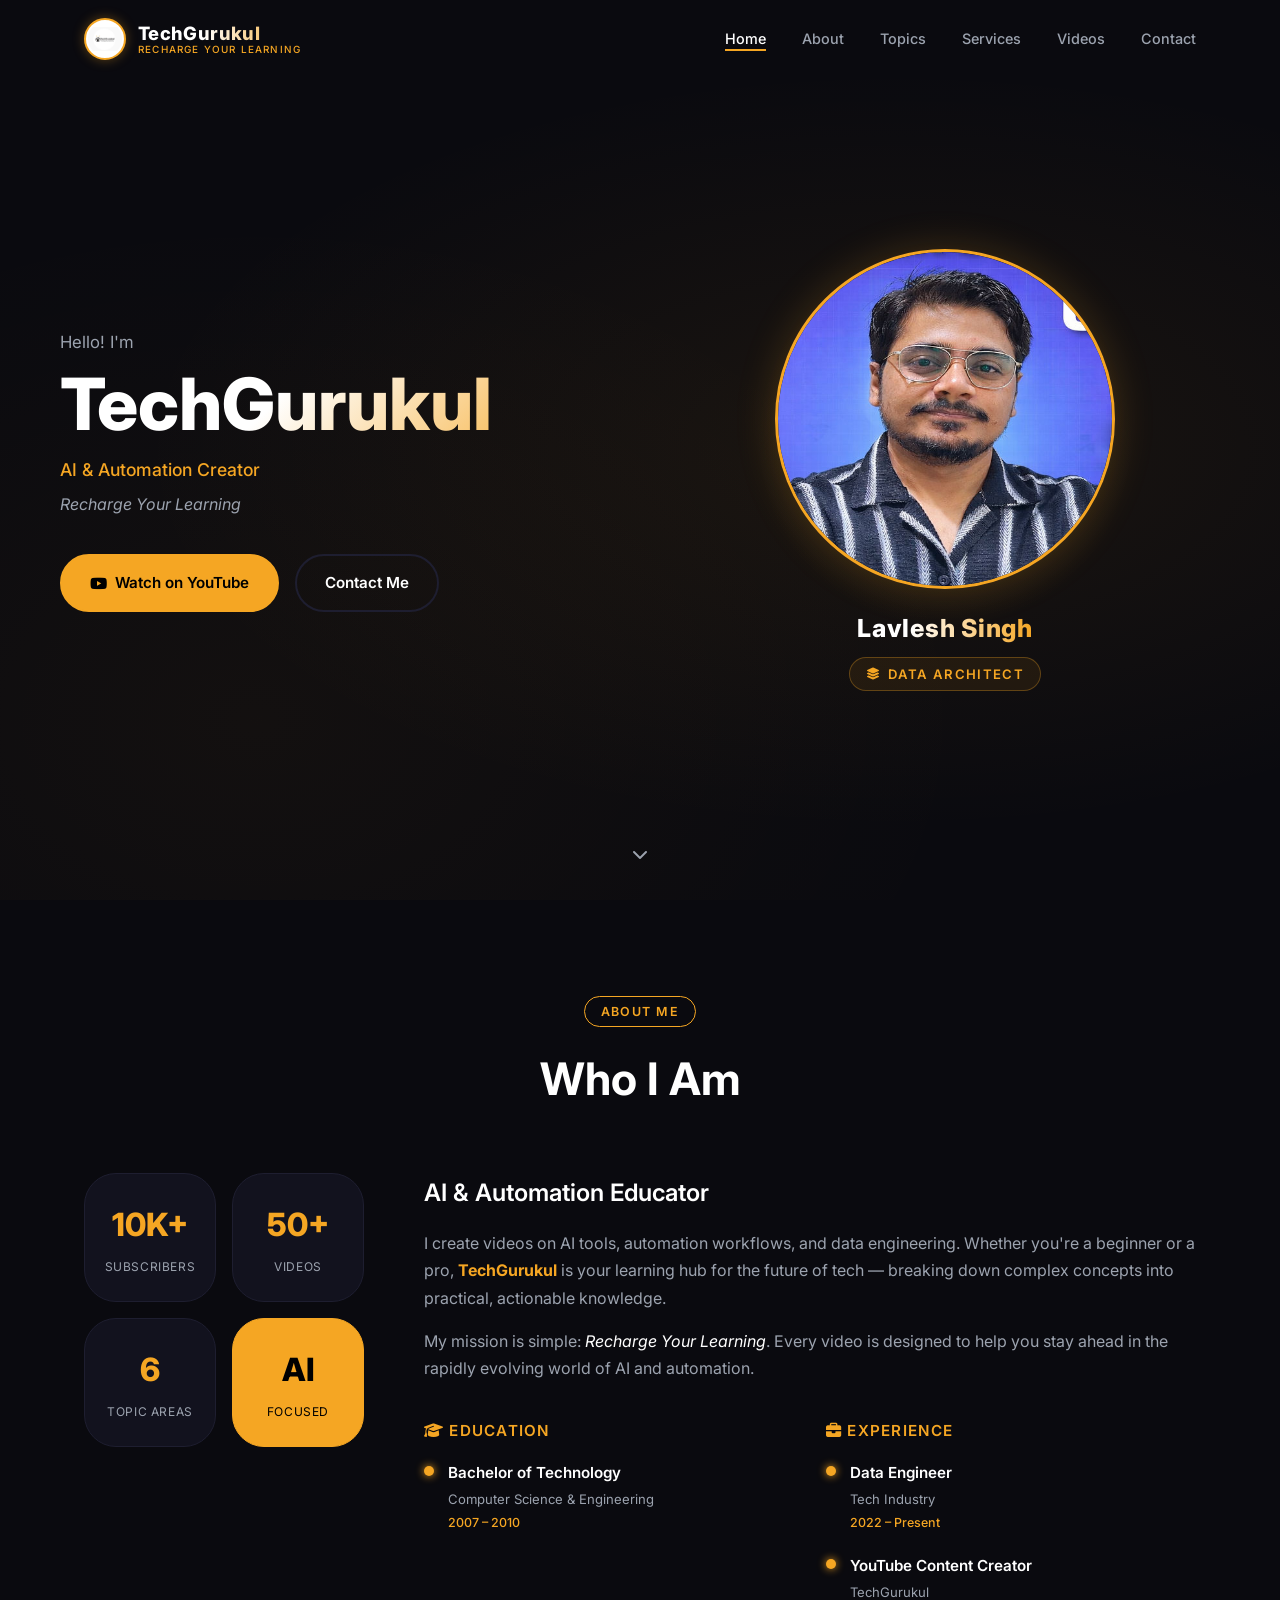
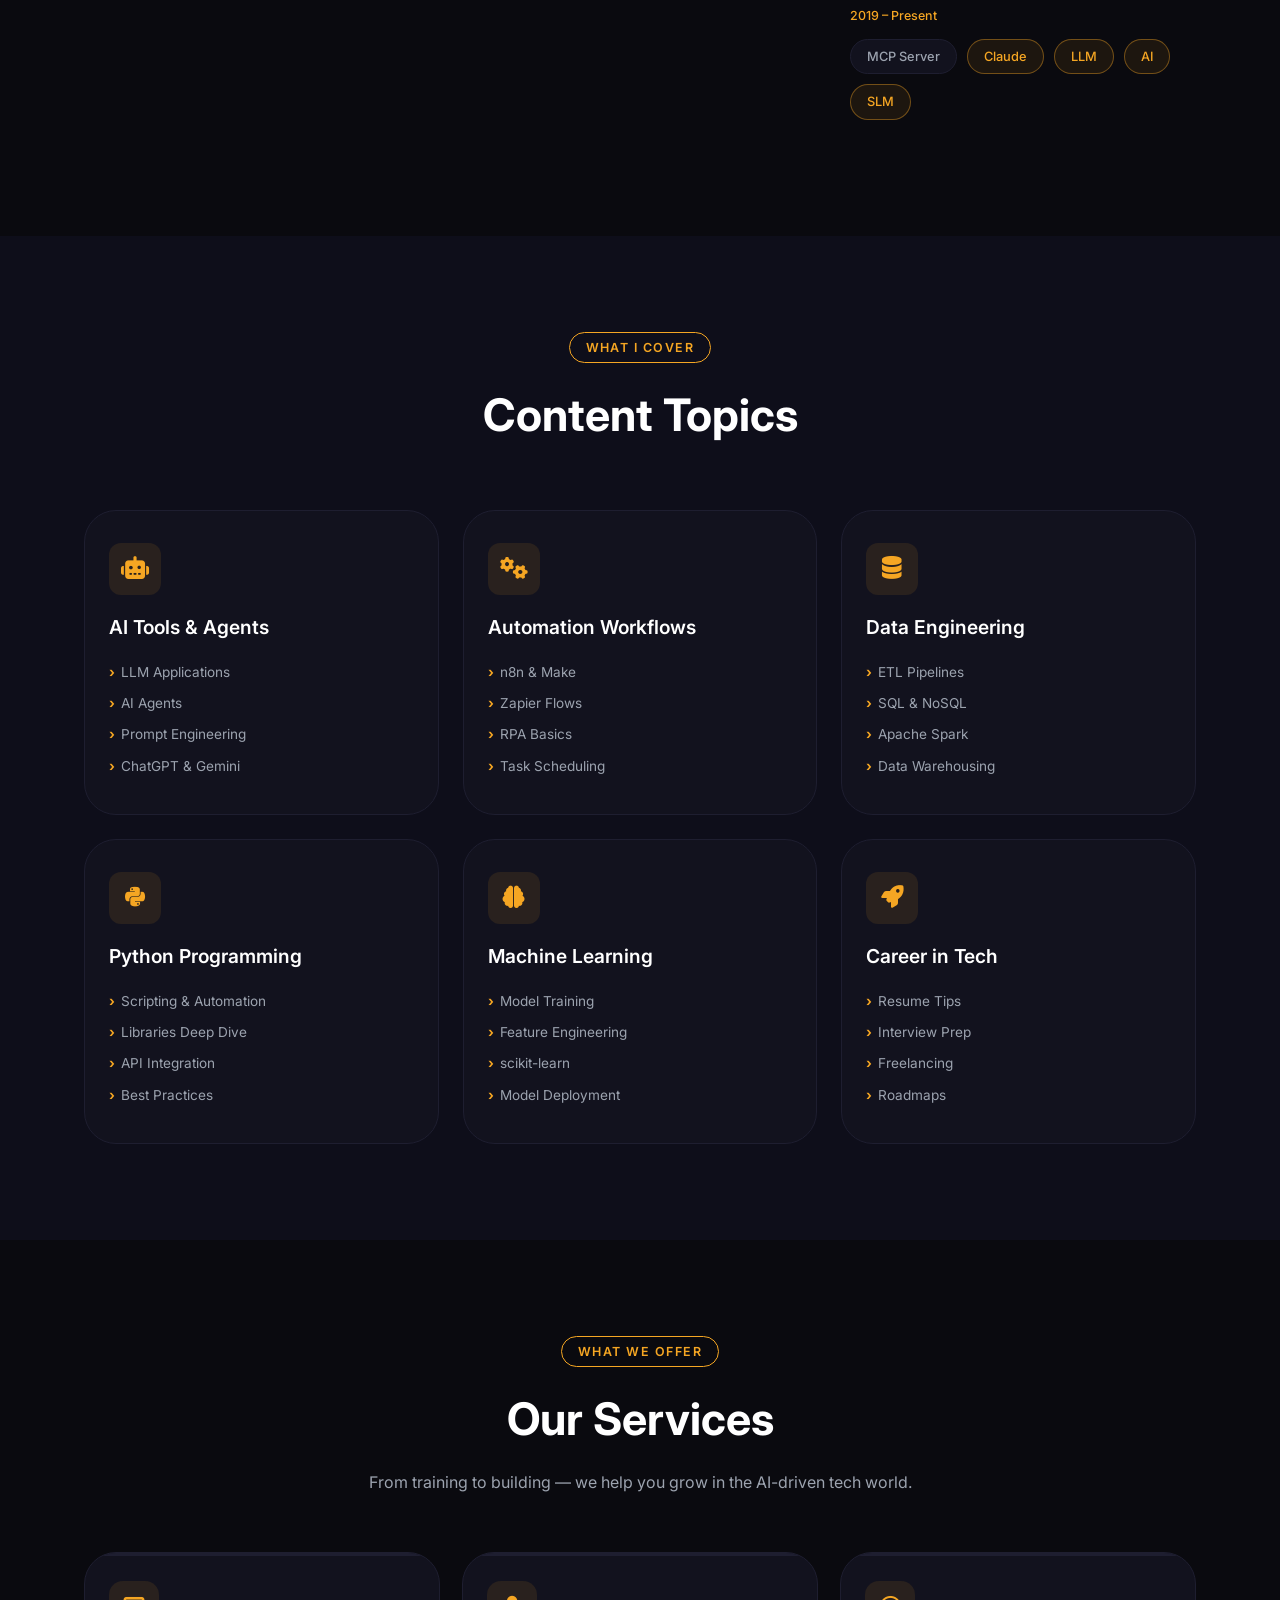
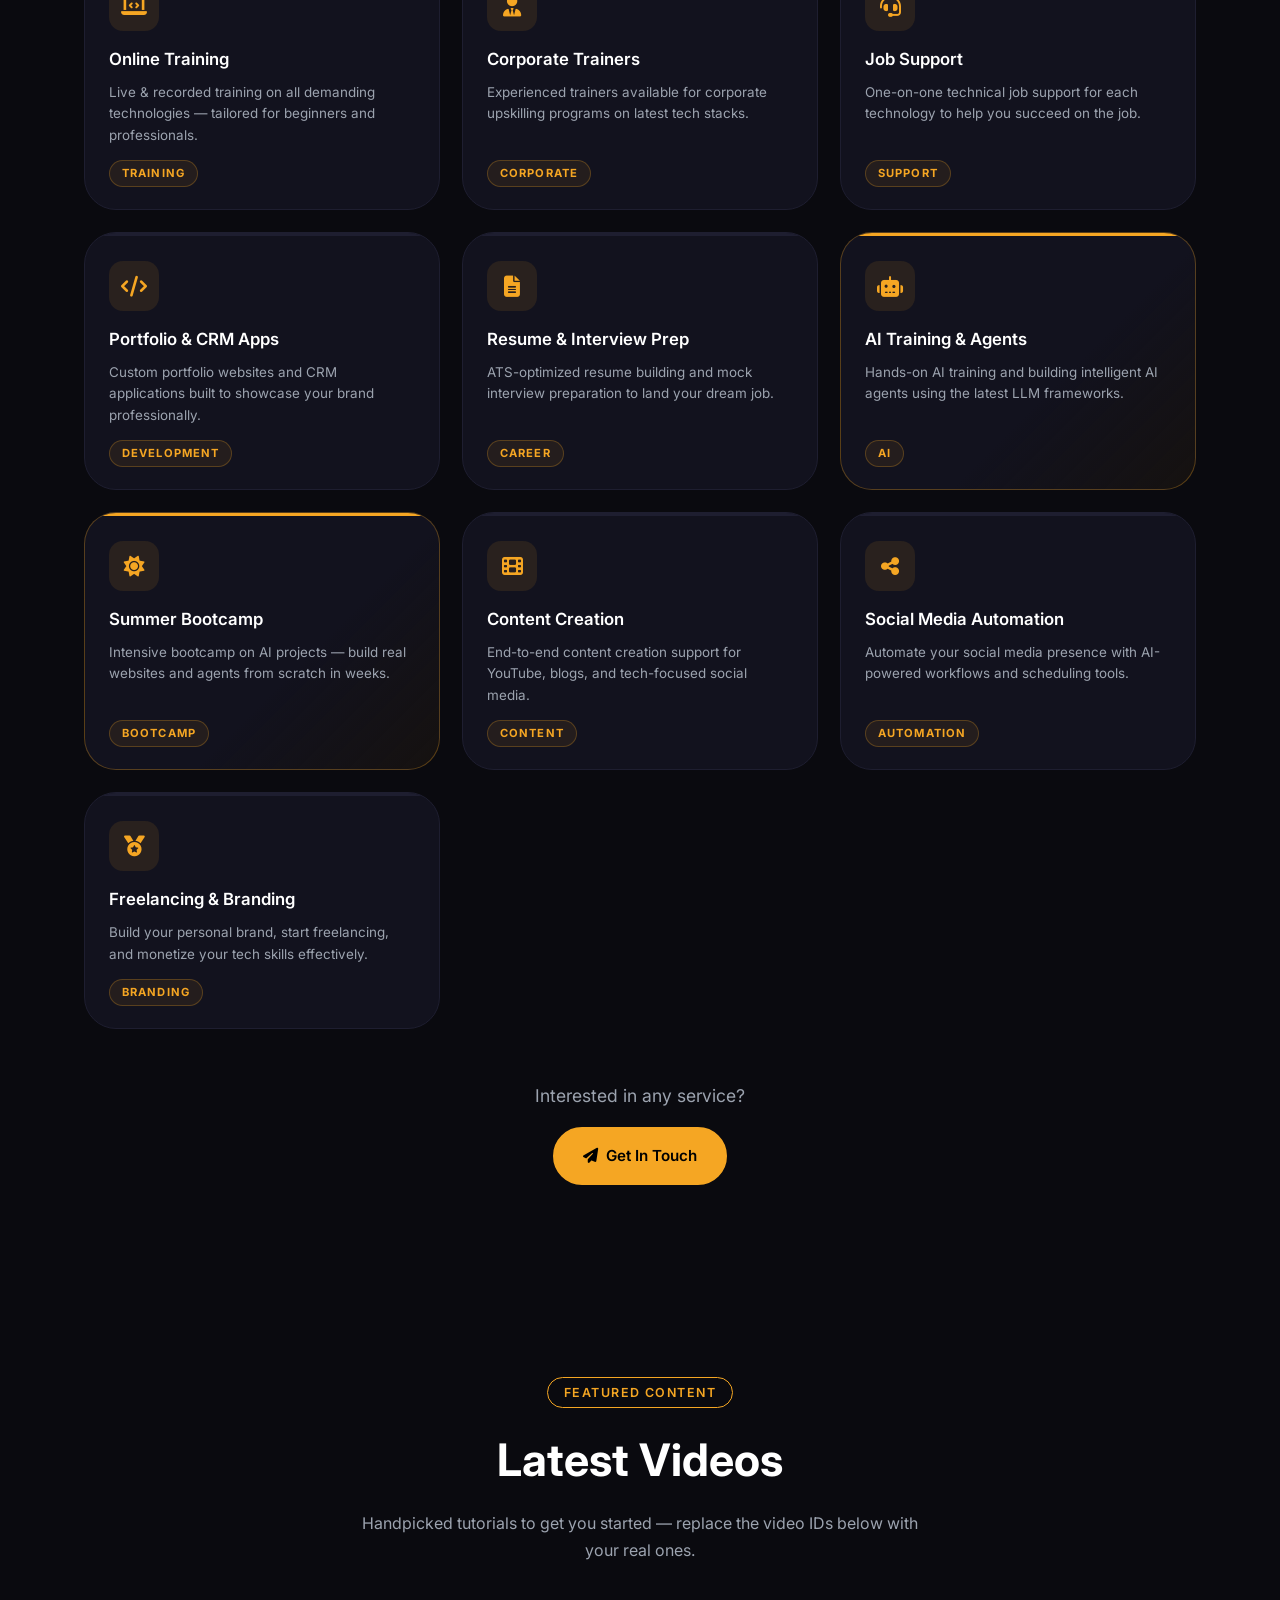
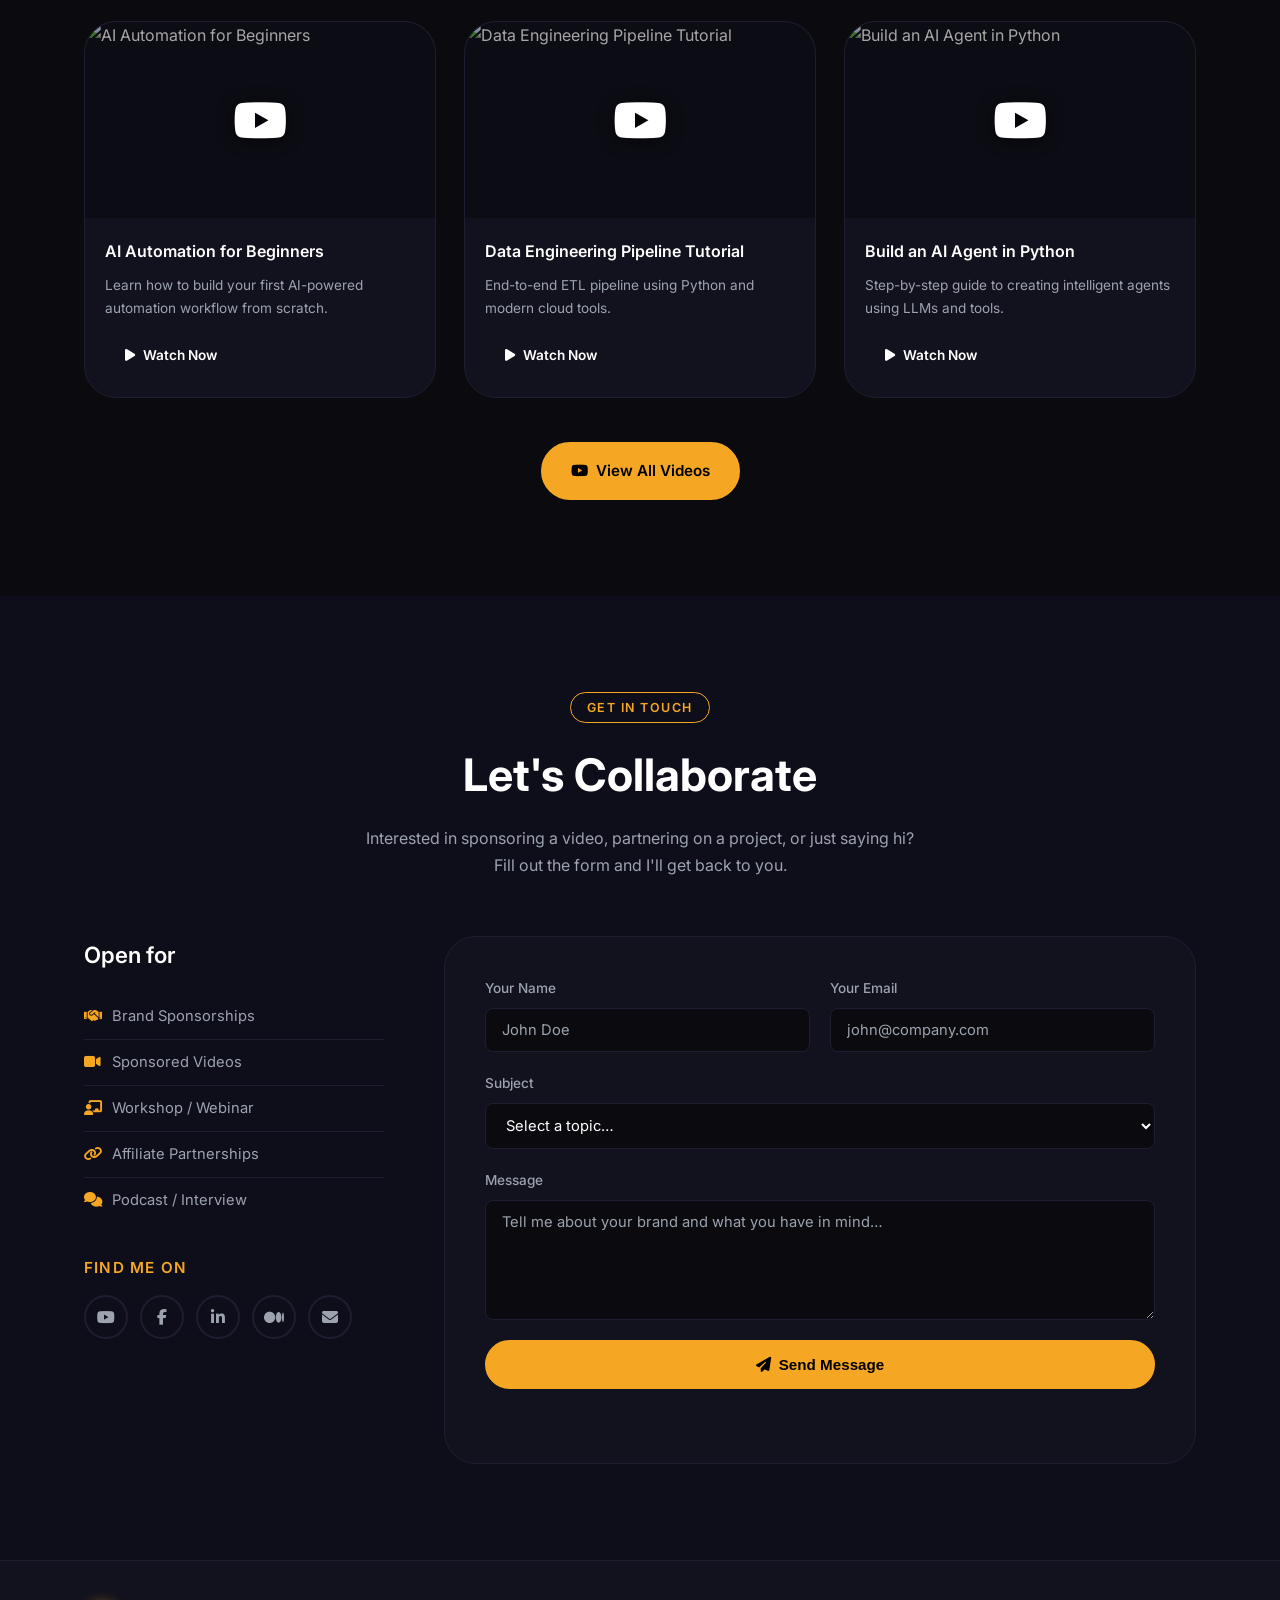
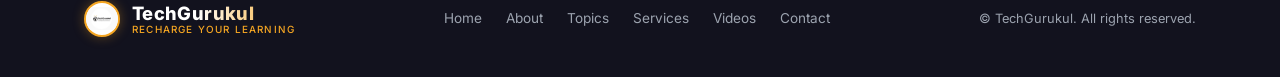
==== index.html @ 192cc9d6 "Add files via upload" ====
<!DOCTYPE html>
<html lang="en">

<head>
  <meta charset="UTF-8" />
  <meta name="viewport" content="width=device-width, initial-scale=1.0" />
  <title>TechGurukul — Recharge Your Learning</title>
  <link rel="icon" href="new_logo.png" type="image/png" />
  <link rel="preconnect" href="https://fonts.googleapis.com" />
  <link rel="preconnect" href="https://fonts.gstatic.com" crossorigin />
  <link href="https://fonts.googleapis.com/css2?family=Inter:wght@300;400;500;600;700;800&display=swap"
    rel="stylesheet" />
  <link rel="stylesheet" href="https://cdnjs.cloudflare.com/ajax/libs/font-awesome/6.5.0/css/all.min.css" />
  <link rel="stylesheet" href="css/style.css" />
</head>

<body>

  <!-- ═══════════════════════════ NAVBAR ═══════════════════════════ -->
  <nav class="navbar" id="navbar">
    <div class="nav-container">
      <a href="#home" class="nav-brand">
        <div class="nav-logo-circle">
          <img src="new_logo.png" alt="TechGurukul Logo" class="nav-logo" />
        </div>
        <div class="nav-brand-text">
          <span class="nav-brand-name">TechGurukul</span>
          <span class="nav-brand-tagline">Recharge Your Learning</span>
        </div>
      </a>
      <ul class="nav-links" id="nav-links">
        <li><a href="#home" class="nav-link active">Home</a></li>
        <li><a href="#about" class="nav-link">About</a></li>
        <li><a href="#topics" class="nav-link">Topics</a></li>
        <li><a href="#services" class="nav-link">Services</a></li>
        <li><a href="#videos" class="nav-link">Videos</a></li>
        <li><a href="#contact" class="nav-link">Contact</a></li>
      </ul>
      <button class="hamburger" id="hamburger" aria-label="Toggle menu">
        <span></span><span></span><span></span>
      </button>
    </div>
  </nav>

  <!-- ═══════════════════════════ HERO ═══════════════════════════ -->
  <section class="hero" id="home">

    <div class="hero-content">
      <div class="hero-text">
        <p class="hero-greeting">Hello! I'm</p>
        <h1 class="hero-name">TechGurukul</h1>
        <p class="hero-role">AI &amp; Automation Creator</p>
        <p class="hero-tagline">Recharge Your Learning</p>
        <div class="hero-actions">
          <a href="https://www.youtube.com/@techgurukul_in9220" target="_blank" rel="noopener" class="btn btn-primary">
            <i class="fab fa-youtube"></i> Watch on YouTube
          </a>
          <a href="#contact" class="btn btn-outline">Contact Me</a>
        </div>
      </div>
      <div class="hero-image-wrap">
        <div class="hero-glow"></div>
        <img src="my_pics.png" alt="TechGurukul creator" class="hero-photo" />
        <div class="hero-name-plate">
          <span class="hero-creator-name">Lavlesh Singh</span>
          <span class="hero-creator-title"><i class="fas fa-layer-group"></i> Data Architect</span>
        </div>
      </div>
    </div>

    <a href="#about" class="hero-scroll-hint" aria-label="Scroll down">
      <i class="fas fa-chevron-down"></i>
    </a>
  </section>

  <!-- ═══════════════════════════ ABOUT ═══════════════════════════ -->
  <section class="section about" id="about">
    <div class="container">
      <div class="section-header">
        <span class="section-tag">About Me</span>
        <h2>Who I Am</h2>
      </div>

      <div class="about-grid">
        <div class="about-stats">
          <div class="stat-card">
            <span class="stat-number">10K+</span>
            <span class="stat-label">Subscribers</span>
          </div>
          <div class="stat-card">
            <span class="stat-number">50+</span>
            <span class="stat-label">Videos</span>
          </div>
          <div class="stat-card">
            <span class="stat-number">6</span>
            <span class="stat-label">Topic Areas</span>
          </div>
          <div class="stat-card accent">
            <span class="stat-number">AI</span>
            <span class="stat-label">Focused</span>
          </div>
        </div>

        <div class="about-bio">
          <h3>AI &amp; Automation Educator</h3>
          <p>
            I create videos on AI tools, automation workflows, and data engineering.
            Whether you're a beginner or a pro, <strong>TechGurukul</strong> is your
            learning hub for the future of tech — breaking down complex concepts into
            practical, actionable knowledge.
          </p>
          <p>
            My mission is simple: <em>Recharge Your Learning</em>. Every video is
            designed to help you stay ahead in the rapidly evolving world of AI and
            automation.
          </p>

          <div class="timeline">
            <div class="timeline-section">
              <h4><i class="fas fa-graduation-cap"></i> Education</h4>
              <div class="timeline-item">
                <div class="timeline-dot"></div>
                <div class="timeline-content">
                  <span class="timeline-title">Bachelor of Technology</span>
                  <span class="timeline-sub">Computer Science &amp; Engineering</span>
                  <span class="timeline-year">2007 – 2010</span>
                </div>
              </div>
            </div>
            <div class="timeline-section">
              <h4><i class="fas fa-briefcase"></i> Experience</h4>
              <div class="timeline-item">
                <div class="timeline-dot"></div>
                <div class="timeline-content">
                  <span class="timeline-title">Data Engineer</span>
                  <span class="timeline-sub">Tech Industry</span>
                  <span class="timeline-year">2022 – Present</span>
                </div>
              </div>
              <div class="timeline-item">
                <div class="timeline-dot"></div>
                <div class="timeline-content">
                  <span class="timeline-title">YouTube Content Creator</span>
                  <span class="timeline-sub">TechGurukul</span>
                  <span class="timeline-year">2019 – Present</span>
                  <div class="tech-pills">
                    <span class="tech-pill">MCP Server</span>
                    <span class="tech-pill accent-pill">Claude</span>
                    <span class="tech-pill accent-pill">LLM</span>
                    <span class="tech-pill accent-pill">AI</span>
                    <span class="tech-pill accent-pill">SLM</span>
                  </div>
                </div>
              </div>
            </div>
          </div>
        </div>
      </div>
    </div>
  </section>

  <!-- ═══════════════════════════ TOPICS ═══════════════════════════ -->
  <section class="section topics alt-bg" id="topics">
    <div class="container">
      <div class="section-header">
        <span class="section-tag">What I Cover</span>
        <h2>Content Topics</h2>
      </div>

      <div class="topics-grid">
        <div class="topic-card">
          <div class="topic-icon"><i class="fas fa-robot"></i></div>
          <h3>AI Tools &amp; Agents</h3>
          <ul>
            <li>LLM Applications</li>
            <li>AI Agents</li>
            <li>Prompt Engineering</li>
            <li>ChatGPT &amp; Gemini</li>
          </ul>
        </div>
        <div class="topic-card">
          <div class="topic-icon"><i class="fas fa-gears"></i></div>
          <h3>Automation Workflows</h3>
          <ul>
            <li>n8n &amp; Make</li>
            <li>Zapier Flows</li>
            <li>RPA Basics</li>
            <li>Task Scheduling</li>
          </ul>
        </div>
        <div class="topic-card">
          <div class="topic-icon"><i class="fas fa-database"></i></div>
          <h3>Data Engineering</h3>
          <ul>
            <li>ETL Pipelines</li>
            <li>SQL &amp; NoSQL</li>
            <li>Apache Spark</li>
            <li>Data Warehousing</li>
          </ul>
        </div>
        <div class="topic-card">
          <div class="topic-icon"><i class="fab fa-python"></i></div>
          <h3>Python Programming</h3>
          <ul>
            <li>Scripting &amp; Automation</li>
            <li>Libraries Deep Dive</li>
            <li>API Integration</li>
            <li>Best Practices</li>
          </ul>
        </div>
        <div class="topic-card">
          <div class="topic-icon"><i class="fas fa-brain"></i></div>
          <h3>Machine Learning</h3>
          <ul>
            <li>Model Training</li>
            <li>Feature Engineering</li>
            <li>scikit-learn</li>
            <li>Model Deployment</li>
          </ul>
        </div>
        <div class="topic-card">
          <div class="topic-icon"><i class="fas fa-rocket"></i></div>
          <h3>Career in Tech</h3>
          <ul>
            <li>Resume Tips</li>
            <li>Interview Prep</li>
            <li>Freelancing</li>
            <li>Roadmaps</li>
          </ul>
        </div>
      </div>
    </div>
  </section>

  <!-- ═══════════════════════════ SERVICES ═══════════════════════════ -->
  <section class="section services-section" id="services">
    <div class="container">
      <div class="section-header">
        <span class="section-tag">What We Offer</span>
        <h2>Our Services</h2>
        <p class="section-desc">From training to building — we help you grow in the AI-driven tech world.</p>
      </div>

      <div class="services-grid">

        <div class="service-card">
          <div class="service-icon"><i class="fas fa-laptop-code"></i></div>
          <div class="service-body">
            <h3>Online Training</h3>
            <p>Live &amp; recorded training on all demanding technologies — tailored for beginners and professionals.</p>
          </div>
          <span class="service-tag">Training</span>
        </div>

        <div class="service-card">
          <div class="service-icon"><i class="fas fa-user-tie"></i></div>
          <div class="service-body">
            <h3>Corporate Trainers</h3>
            <p>Experienced trainers available for corporate upskilling programs on latest tech stacks.</p>
          </div>
          <span class="service-tag">Corporate</span>
        </div>

        <div class="service-card">
          <div class="service-icon"><i class="fas fa-headset"></i></div>
          <div class="service-body">
            <h3>Job Support</h3>
            <p>One-on-one technical job support for each technology to help you succeed on the job.</p>
          </div>
          <span class="service-tag">Support</span>
        </div>

        <div class="service-card">
          <div class="service-icon"><i class="fas fa-code"></i></div>
          <div class="service-body">
            <h3>Portfolio &amp; CRM Apps</h3>
            <p>Custom portfolio websites and CRM applications built to showcase your brand professionally.</p>
          </div>
          <span class="service-tag">Development</span>
        </div>

        <div class="service-card">
          <div class="service-icon"><i class="fas fa-file-alt"></i></div>
          <div class="service-body">
            <h3>Resume &amp; Interview Prep</h3>
            <p>ATS-optimized resume building and mock interview preparation to land your dream job.</p>
          </div>
          <span class="service-tag">Career</span>
        </div>

        <div class="service-card highlight-card">
          <div class="service-icon"><i class="fas fa-robot"></i></div>
          <div class="service-body">
            <h3>AI Training &amp; Agents</h3>
            <p>Hands-on AI training and building intelligent AI agents using the latest LLM frameworks.</p>
          </div>
          <span class="service-tag">AI</span>
        </div>

        <div class="service-card highlight-card">
          <div class="service-icon"><i class="fas fa-sun"></i></div>
          <div class="service-body">
            <h3>Summer Bootcamp</h3>
            <p>Intensive bootcamp on AI projects — build real websites and agents from scratch in weeks.</p>
          </div>
          <span class="service-tag">Bootcamp</span>
        </div>

        <div class="service-card">
          <div class="service-icon"><i class="fas fa-film"></i></div>
          <div class="service-body">
            <h3>Content Creation</h3>
            <p>End-to-end content creation support for YouTube, blogs, and tech-focused social media.</p>
          </div>
          <span class="service-tag">Content</span>
        </div>

        <div class="service-card">
          <div class="service-icon"><i class="fas fa-share-nodes"></i></div>
          <div class="service-body">
            <h3>Social Media Automation</h3>
            <p>Automate your social media presence with AI-powered workflows and scheduling tools.</p>
          </div>
          <span class="service-tag">Automation</span>
        </div>

        <div class="service-card">
          <div class="service-icon"><i class="fas fa-medal"></i></div>
          <div class="service-body">
            <h3>Freelancing &amp; Branding</h3>
            <p>Build your personal brand, start freelancing, and monetize your tech skills effectively.</p>
          </div>
          <span class="service-tag">Branding</span>
        </div>

      </div>

      <div class="services-cta">
        <p>Interested in any service?</p>
        <a href="#contact" class="btn btn-primary"><i class="fas fa-paper-plane"></i> Get In Touch</a>
      </div>
    </div>
  </section>

  <!-- ═══════════════════════════ FEATURED VIDEOS ═══════════════════════════ -->
  <section class="section videos" id="videos">
    <div class="container">
      <div class="section-header">
        <span class="section-tag">Featured Content</span>
        <h2>Latest Videos</h2>
        <p class="section-desc">
          Handpicked tutorials to get you started — replace the video IDs below with your real ones.
        </p>
      </div>

      <div class="videos-grid">
        <div class="video-card">
          <a href="https://www.youtube.com/watch?v=lDfAZZj35LQ" target="_blank" rel="noopener" class="video-thumb-link">
            <img src="https://img.youtube.com/vi/lDfAZZj35LQ/hqdefault.jpg" alt="AI Automation for Beginners" class="video-thumb" loading="lazy" />
            <div class="play-overlay"><i class="fab fa-youtube"></i></div>
          </a>
          <div class="video-info">
            <h3>AI Automation for Beginners</h3>
            <p>Learn how to build your first AI-powered automation workflow from scratch.</p>
            <a href="https://www.youtube.com/watch?v=lDfAZZj35LQ" target="_blank" rel="noopener" class="btn btn-sm">
              <i class="fas fa-play"></i> Watch Now
            </a>
          </div>
        </div>

        <div class="video-card">
          <a href="https://www.youtube.com/watch?v=MxKfgSaTW-I&t=117s" target="_blank" rel="noopener" class="video-thumb-link">
            <img src="https://img.youtube.com/vi/MxKfgSaTW-I/hqdefault.jpg" alt="Data Engineering Pipeline Tutorial" class="video-thumb" loading="lazy" />
            <div class="play-overlay"><i class="fab fa-youtube"></i></div>
          </a>
          <div class="video-info">
            <h3>Data Engineering Pipeline Tutorial</h3>
            <p>End-to-end ETL pipeline using Python and modern cloud tools.</p>
            <a href="https://www.youtube.com/watch?v=MxKfgSaTW-I&t=117s" target="_blank" rel="noopener" class="btn btn-sm">
              <i class="fas fa-play"></i> Watch Now
            </a>
          </div>
        </div>

        <div class="video-card">
          <a href="https://www.youtube.com/watch?v=m68IMTB1ZkQ&t=103s" target="_blank" rel="noopener" class="video-thumb-link">
            <img src="https://img.youtube.com/vi/m68IMTB1ZkQ/hqdefault.jpg" alt="Build an AI Agent in Python" class="video-thumb" loading="lazy" />
            <div class="play-overlay"><i class="fab fa-youtube"></i></div>
          </a>
          <div class="video-info">
            <h3>Build an AI Agent in Python</h3>
            <p>Step-by-step guide to creating intelligent agents using LLMs and tools.</p>
            <a href="https://www.youtube.com/watch?v=m68IMTB1ZkQ&t=103s" target="_blank" rel="noopener" class="btn btn-sm">
              <i class="fas fa-play"></i> Watch Now
            </a>
          </div>
        </div>
      </div>

      <div class="videos-cta">
        <a href="https://www.youtube.com/@techgurukul_in9220" target="_blank" rel="noopener" class="btn btn-primary">
          <i class="fab fa-youtube"></i> View All Videos
        </a>
      </div>
    </div>
  </section>

  <!-- ═══════════════════════════ CONTACT ═══════════════════════════ -->
  <section class="section contact alt-bg" id="contact">
    <div class="container">
      <div class="section-header">
        <span class="section-tag">Get In Touch</span>
        <h2>Let's Collaborate</h2>
        <p class="section-desc">
          Interested in sponsoring a video, partnering on a project, or just saying hi?
          Fill out the form and I'll get back to you.
        </p>
      </div>

      <div class="contact-grid">
        <div class="contact-info">
          <h3>Open for</h3>
          <ul class="collab-list">
            <li><i class="fas fa-handshake"></i> Brand Sponsorships</li>
            <li><i class="fas fa-video"></i> Sponsored Videos</li>
            <li><i class="fas fa-chalkboard-teacher"></i> Workshop / Webinar</li>
            <li><i class="fas fa-link"></i> Affiliate Partnerships</li>
            <li><i class="fas fa-comments"></i> Podcast / Interview</li>
          </ul>

          <div class="contact-socials">
            <h4>Find me on</h4>
            <div class="social-links">
              <a href="https://www.youtube.com/@techgurukul_in9220" target="_blank" rel="noopener"
                class="social-btn youtube" aria-label="YouTube">
                <i class="fab fa-youtube"></i>
              </a>
              <a href="https://www.facebook.com/profile.php?id=100063966523167" target="_blank" rel="noopener"
                class="social-btn facebook" aria-label="Facebook">
                <i class="fab fa-facebook-f"></i>
              </a>
              <a href="https://www.linkedin.com/feed/" target="_blank" rel="noopener" class="social-btn linkedin"
                aria-label="LinkedIn">
                <i class="fab fa-linkedin-in"></i>
              </a>
              <a href="https://medium.com/@duke-lavlesh" target="_blank" rel="noopener" class="social-btn medium" aria-label="Medium">
                <i class="fab fa-medium"></i>
              </a>
              <a href="mailto:duke.lavlesh@gmail.com" class="social-btn email" aria-label="Email">
                <i class="fas fa-envelope"></i>
              </a>
            </div>
          </div>
        </div>

        <form class="contact-form" id="contact-form" novalidate>
          <div class="form-row">
            <div class="form-group">
              <label for="name">Your Name</label>
              <input type="text" id="name" name="name" placeholder="John Doe" required />
            </div>
            <div class="form-group">
              <label for="email">Your Email</label>
              <input type="email" id="email" name="email" placeholder="john@company.com" required />
            </div>
          </div>
          <div class="form-group">
            <label for="subject">Subject</label>
            <select id="subject" name="subject" required>
              <option value="" disabled selected>Select a topic…</option>
              <option value="Sponsorship">Sponsorship</option>
              <option value="Collaboration">Collaboration</option>
              <option value="Affiliate">Affiliate Partnership</option>
              <option value="General">General Inquiry</option>
            </select>
          </div>
          <div class="form-group">
            <label for="message">Message</label>
            <textarea id="message" name="message" rows="5"
              placeholder="Tell me about your brand and what you have in mind…" required></textarea>
          </div>
          <button type="submit" class="btn btn-primary full-width">
            <i class="fas fa-paper-plane"></i> Send Message
          </button>
          <p class="form-note" id="form-status"></p>
        </form>
      </div>
    </div>
  </section>


  <!-- ═══════════════════════════ FOOTER ═══════════════════════════ -->
  <footer class="footer">
    <div class="container footer-inner">
      <a href="#home" class="footer-brand">
        <div class="nav-logo-circle footer-logo-circle">
          <img src="new_logo.png" alt="TechGurukul" class="nav-logo" />
        </div>
        <div class="nav-brand-text">
          <span class="nav-brand-name">TechGurukul</span>
          <span class="nav-brand-tagline">Recharge Your Learning</span>
        </div>
      </a>
      <nav class="footer-nav">
        <a href="#home">Home</a>
        <a href="#about">About</a>
        <a href="#topics">Topics</a>
        <a href="#services">Services</a>
        <a href="#videos">Videos</a>
        <a href="#contact">Contact</a>
      </nav>
      <p class="footer-copy">&copy; <span id="year"></span> TechGurukul. All rights reserved.</p>
    </div>
  </footer>

  <script src="https://cdn.jsdelivr.net/npm/@emailjs/browser@4/dist/email.min.js"></script>
  <script src="js/main.js"></script>
</body>

</html>
---- css/style.css ----
/* ─── CSS Custom Properties ─────────────────────────────────── */
:root {
  --bg:          #0a0a0f;
  --bg-card:     #12121e;
  --bg-alt:      #0e0e1a;
  --border:      #1e1e30;
  --text:        #ffffff;
  --text-muted:  #9ca3af;
  --accent:      #f5a623;
  --accent-dark: #e09410;
  --radius:      20px;
  --radius-lg:   32px;
  --radius-pill: 999px;
  --transition:  0.3s ease;
  --shadow:      0 4px 24px rgba(0, 0, 0, 0.4);
}

/* ─── Reset & Base ───────────────────────────────────────────── */
*, *::before, *::after { box-sizing: border-box; margin: 0; padding: 0; }

html { scroll-behavior: smooth; }

body {
  font-family: 'Inter', sans-serif;
  background: var(--bg);
  color: var(--text);
  line-height: 1.7;
  overflow-x: hidden;
}

img { max-width: 100%; display: block; }
a  { text-decoration: none; color: inherit; }
ul { list-style: none; }

/* ─── Typography ─────────────────────────────────────────────── */
h1 { font-size: clamp(2.4rem, 6vw, 4.5rem); font-weight: 800; line-height: 1.1; }
h2 { font-size: clamp(1.8rem, 4vw, 2.8rem); font-weight: 700; }
h3 { font-size: 1.2rem; font-weight: 600; }
h4 { font-size: 0.95rem; font-weight: 600; text-transform: uppercase; letter-spacing: 0.08em; color: var(--accent); }

/* ─── Layout ─────────────────────────────────────────────────── */
.container { max-width: 1160px; margin: 0 auto; padding: 0 24px; }

.section { padding: 96px 0; }
.alt-bg  { background: var(--bg-alt); }

.section-header { text-align: center; margin-bottom: 56px; }
.section-tag {
  display: inline-block;
  font-size: 0.78rem;
  font-weight: 600;
  letter-spacing: 0.12em;
  text-transform: uppercase;
  color: var(--accent);
  border: 1px solid var(--accent);
  border-radius: 99px;
  padding: 4px 16px;
  margin-bottom: 14px;
}
.section-header h2 { color: var(--text); }
.section-desc { color: var(--text-muted); max-width: 560px; margin: 12px auto 0; }

/* ─── Buttons ────────────────────────────────────────────────── */
.btn {
  display: inline-flex;
  align-items: center;
  gap: 8px;
  padding: 14px 28px;
  border-radius: var(--radius-pill);
  font-size: 0.95rem;
  font-weight: 600;
  cursor: pointer;
  transition: var(--transition);
  border: 2px solid transparent;
}
.btn-primary {
  background: var(--accent);
  color: #000;
  border-color: var(--accent);
}
.btn-primary:hover { background: var(--accent-dark); border-color: var(--accent-dark); transform: translateY(-2px); }

.btn-outline {
  background: transparent;
  color: var(--text);
  border-color: var(--border);
}
.btn-outline:hover { border-color: var(--accent); color: var(--accent); transform: translateY(-2px); }

.btn-sm { padding: 8px 18px; font-size: 0.85rem; }

.full-width { width: 100%; justify-content: center; }

/* ─── Navbar ─────────────────────────────────────────────────── */
.navbar {
  position: fixed;
  top: 0; left: 0; right: 0;
  z-index: 1000;
  padding: 18px 0;
  background: transparent;
  transition: background var(--transition), box-shadow var(--transition), padding var(--transition);
}
.navbar.scrolled {
  background: rgba(10, 10, 15, 0.95);
  backdrop-filter: blur(12px);
  box-shadow: 0 2px 20px rgba(0,0,0,0.5);
  padding: 12px 0;
}
.nav-container {
  max-width: 1160px;
  margin: 0 auto;
  padding: 0 24px;
  display: flex;
  align-items: center;
  justify-content: space-between;
}
.nav-brand {
  display: flex;
  align-items: center;
  gap: 12px;
  text-decoration: none;
}
.nav-logo-circle {
  width: 42px; height: 42px;
  border-radius: 50%;
  border: 2px solid var(--accent);
  background: #fff;
  display: flex;
  align-items: center;
  justify-content: center;
  overflow: hidden;
  box-shadow: 0 0 12px rgba(245,166,35,0.35);
  flex-shrink: 0;
  transition: box-shadow var(--transition), transform var(--transition);
}
.nav-brand:hover .nav-logo-circle {
  box-shadow: 0 0 22px rgba(245,166,35,0.6);
  transform: scale(1.06);
}
.nav-logo { width: 34px; height: 34px; object-fit: contain; border-radius: 50%; }
.nav-brand-text {
  display: flex;
  flex-direction: column;
  line-height: 1.15;
}
.nav-brand-name {
  font-size: 1.15rem;
  font-weight: 800;
  letter-spacing: 0.02em;
  background: linear-gradient(90deg, #fff 40%, var(--accent));
  -webkit-background-clip: text;
  -webkit-text-fill-color: transparent;
  background-clip: text;
}
.nav-brand-tagline {
  font-size: 0.62rem;
  font-weight: 500;
  color: var(--accent);
  letter-spacing: 0.12em;
  text-transform: uppercase;
  -webkit-text-fill-color: var(--accent);
}

.nav-links {
  display: flex;
  align-items: center;
  gap: 36px;
}
.nav-link {
  font-size: 0.9rem;
  font-weight: 500;
  color: var(--text-muted);
  transition: color var(--transition);
  position: relative;
}
.nav-link::after {
  content: '';
  position: absolute;
  bottom: -4px; left: 0;
  width: 0; height: 2px;
  background: var(--accent);
  transition: width var(--transition);
}
.nav-link:hover,
.nav-link.active { color: var(--text); }
.nav-link:hover::after,
.nav-link.active::after { width: 100%; }

.hamburger {
  display: none;
  flex-direction: column;
  gap: 5px;
  background: none;
  border: none;
  cursor: pointer;
  padding: 4px;
}
.hamburger span {
  display: block;
  width: 24px; height: 2px;
  background: var(--text);
  border-radius: 2px;
  transition: var(--transition);
}
.hamburger.open span:nth-child(1) { transform: translateY(7px) rotate(45deg); }
.hamburger.open span:nth-child(2) { opacity: 0; }
.hamburger.open span:nth-child(3) { transform: translateY(-7px) rotate(-45deg); }

/* ─── Hero ───────────────────────────────────────────────────── */
.hero {
  min-height: 100vh;
  display: flex;
  align-items: center;
  position: relative;
  padding: 120px 24px 80px;
  background: radial-gradient(ellipse at 70% 50%, rgba(245,166,35,0.07) 0%, transparent 60%),
              radial-gradient(ellipse at 20% 80%, rgba(245,166,35,0.04) 0%, transparent 50%),
              var(--bg);
}
.social-strip {
  position: absolute;
  left: 24px;
  top: 50%;
  transform: translateY(-50%);
  display: flex;
  flex-direction: column;
  gap: 14px;
}
.social-strip a {
  width: 40px; height: 40px;
  border-radius: 50%;
  border: 1px solid var(--border);
  display: flex;
  align-items: center;
  justify-content: center;
  color: var(--text-muted);
  font-size: 0.85rem;
  transition: var(--transition);
}
.social-strip a:hover { border-color: var(--accent); color: var(--accent); }

.hero-content {
  max-width: 1160px;
  margin: 0 auto;
  width: 100%;
  display: grid;
  grid-template-columns: 1fr 1fr;
  align-items: center;
  gap: 60px;
}
.hero-greeting {
  font-size: 1.05rem;
  color: var(--text-muted);
  margin-bottom: 8px;
}
.hero-name {
  background: linear-gradient(135deg, #fff 40%, var(--accent));
  -webkit-background-clip: text;
  -webkit-text-fill-color: transparent;
  background-clip: text;
  margin-bottom: 12px;
}
.hero-role {
  font-size: 1.1rem;
  font-weight: 500;
  color: var(--accent);
  margin-bottom: 6px;
}
.hero-tagline {
  font-size: 1rem;
  color: var(--text-muted);
  margin-bottom: 36px;
  font-style: italic;
}
.hero-actions {
  display: flex;
  gap: 16px;
  flex-wrap: wrap;
}

.hero-image-wrap {
  position: relative;
  display: flex;
  flex-direction: column;
  justify-content: center;
  align-items: center;
}
.hero-glow {
  position: absolute;
  top: 0;
  width: 380px; height: 380px;
  border-radius: 50%;
  background: radial-gradient(circle, rgba(245,166,35,0.18) 0%, transparent 70%);
  pointer-events: none;
  z-index: 0;
}
.hero-photo {
  width: 340px;
  height: 340px;
  border-radius: 50%;
  object-fit: cover;
  object-position: top center;
  border: 3px solid var(--accent);
  position: relative;
  z-index: 1;
  box-shadow: 0 0 40px rgba(245,166,35,0.2);
}

.hero-name-plate {
  margin-top: 18px;
  text-align: center;
  display: flex;
  flex-direction: column;
  align-items: center;
  gap: 8px;
  position: relative;
  z-index: 2;
}
.hero-creator-name {
  font-size: 1.55rem;
  font-weight: 800;
  letter-spacing: 0.03em;
  background: linear-gradient(90deg, #fff 30%, var(--accent));
  -webkit-background-clip: text;
  -webkit-text-fill-color: transparent;
  background-clip: text;
}
.hero-creator-title {
  display: inline-flex;
  align-items: center;
  gap: 7px;
  font-size: 0.82rem;
  font-weight: 600;
  letter-spacing: 0.1em;
  text-transform: uppercase;
  color: var(--accent);
  background: rgba(245,166,35,0.08);
  border: 1px solid rgba(245,166,35,0.3);
  border-radius: var(--radius-pill);
  padding: 5px 16px;
}
.hero-creator-title i { font-size: 0.75rem; }

.hero-scroll-hint {
  position: absolute;
  bottom: 32px;
  left: 50%;
  transform: translateX(-50%);
  color: var(--text-muted);
  font-size: 1rem;
  animation: bounce 2s infinite;
}
@keyframes bounce {
  0%, 100% { transform: translateX(-50%) translateY(0); }
  50%       { transform: translateX(-50%) translateY(8px); }
}

/* ─── About ──────────────────────────────────────────────────── */
.about-grid {
  display: grid;
  grid-template-columns: 280px 1fr;
  gap: 60px;
  align-items: start;
}
.about-stats {
  display: grid;
  grid-template-columns: 1fr 1fr;
  gap: 16px;
}
.stat-card {
  background: var(--bg-card);
  border: 1px solid var(--border);
  border-radius: var(--radius-lg);
  padding: 24px 16px;
  text-align: center;
  transition: var(--transition);
}
.stat-card:hover { border-color: var(--accent); transform: translateY(-4px); }
.stat-card.accent { background: var(--accent); border-color: var(--accent); }
.stat-card.accent .stat-number,
.stat-card.accent .stat-label { color: #000; }
.stat-number { display: block; font-size: 2rem; font-weight: 800; color: var(--accent); }
.stat-card.accent .stat-number { color: #000; }
.stat-label  { display: block; font-size: 0.75rem; color: var(--text-muted); margin-top: 4px; text-transform: uppercase; letter-spacing: 0.05em; }

.about-bio h3 { font-size: 1.5rem; margin-bottom: 16px; }
.about-bio p  { color: var(--text-muted); margin-bottom: 16px; }
.about-bio strong { color: var(--accent); }
.about-bio em     { color: var(--text); }

/* ─── Tech Stack Pills ───────────────────────────────────────── */
.tech-pills {
  margin-top: 10px;
  display: flex;
  flex-wrap: wrap;
  gap: 10px;
}
.tech-pill {
  display: inline-block;
  padding: 6px 16px;
  border-radius: var(--radius-pill);
  border: 1px solid var(--border);
  background: var(--bg-card);
  font-size: 0.8rem;
  font-weight: 500;
  color: var(--text-muted);
  transition: var(--transition);
  cursor: default;
}
.tech-pill:hover {
  border-color: var(--accent);
  color: var(--text);
  background: rgba(245,166,35,0.06);
}
.tech-pill.accent-pill {
  border-color: rgba(245,166,35,0.4);
  color: var(--accent);
  background: rgba(245,166,35,0.08);
}
.tech-pill.accent-pill:hover {
  background: rgba(245,166,35,0.18);
  border-color: var(--accent);
}

.timeline { margin-top: 36px; display: grid; grid-template-columns: 1fr 1fr; gap: 32px; }
.timeline-section h4 { margin-bottom: 16px; }
.timeline-item {
  display: flex;
  gap: 14px;
  margin-bottom: 20px;
}
.timeline-dot {
  width: 10px; height: 10px;
  min-width: 10px;
  border-radius: 50%;
  background: var(--accent);
  margin-top: 6px;
  box-shadow: 0 0 8px var(--accent);
}
.timeline-content { display: flex; flex-direction: column; gap: 2px; }
.timeline-title { font-weight: 600; font-size: 0.95rem; }
.timeline-sub  { font-size: 0.82rem; color: var(--text-muted); }
.timeline-year { font-size: 0.78rem; color: var(--accent); font-weight: 500; }

/* ─── Topics ─────────────────────────────────────────────────── */
.topics-grid {
  display: grid;
  grid-template-columns: repeat(3, 1fr);
  gap: 24px;
}
.topic-card {
  background: var(--bg-card);
  border: 1px solid var(--border);
  border-radius: var(--radius-lg);
  padding: 32px 24px;
  transition: var(--transition);
}
.topic-card:hover {
  border-color: var(--accent);
  transform: translateY(-6px);
  box-shadow: 0 12px 40px rgba(245,166,35,0.1);
}
.topic-icon {
  width: 52px; height: 52px;
  border-radius: 12px;
  background: rgba(245,166,35,0.1);
  display: flex;
  align-items: center;
  justify-content: center;
  font-size: 1.4rem;
  color: var(--accent);
  margin-bottom: 16px;
}
.topic-card h3 { margin-bottom: 14px; }
.topic-card li {
  font-size: 0.85rem;
  color: var(--text-muted);
  padding: 4px 0;
  display: flex;
  align-items: center;
  gap: 6px;
}
.topic-card li::before {
  content: '›';
  color: var(--accent);
  font-weight: 700;
}

/* ─── Services ───────────────────────────────────────────────── */
.services-section { background: var(--bg); }

.services-grid {
  display: grid;
  grid-template-columns: repeat(3, 1fr);
  gap: 22px;
}

.service-card {
  background: var(--bg-card);
  border: 1px solid var(--border);
  border-radius: var(--radius-lg);
  padding: 28px 24px 22px;
  display: flex;
  flex-direction: column;
  gap: 14px;
  position: relative;
  transition: var(--transition);
  overflow: hidden;
}
.service-card::before {
  content: '';
  position: absolute;
  top: 0; left: 0; right: 0;
  height: 3px;
  background: var(--border);
  transition: background var(--transition);
}
.service-card:hover {
  border-color: rgba(245,166,35,0.4);
  transform: translateY(-6px);
  box-shadow: 0 16px 48px rgba(0,0,0,0.35);
}
.service-card:hover::before { background: var(--accent); }

.service-card.highlight-card {
  border-color: rgba(245,166,35,0.3);
  background: linear-gradient(135deg, #12121e 60%, rgba(245,166,35,0.05));
}
.service-card.highlight-card::before { background: var(--accent); }

.service-icon {
  width: 50px; height: 50px;
  border-radius: 14px;
  background: rgba(245,166,35,0.1);
  display: flex;
  align-items: center;
  justify-content: center;
  font-size: 1.3rem;
  color: var(--accent);
  transition: var(--transition);
}
.service-card:hover .service-icon {
  background: rgba(245,166,35,0.2);
  transform: scale(1.08);
}

.service-body { flex: 1; }
.service-body h3 { font-size: 1.05rem; margin-bottom: 8px; }
.service-body p  { font-size: 0.84rem; color: var(--text-muted); line-height: 1.6; }

.service-tag {
  display: inline-block;
  font-size: 0.7rem;
  font-weight: 700;
  letter-spacing: 0.1em;
  text-transform: uppercase;
  color: var(--accent);
  background: rgba(245,166,35,0.08);
  border: 1px solid rgba(245,166,35,0.25);
  border-radius: var(--radius-pill);
  padding: 3px 12px;
  align-self: flex-start;
}

.services-cta {
  text-align: center;
  margin-top: 52px;
  display: flex;
  flex-direction: column;
  align-items: center;
  gap: 16px;
}
.services-cta p {
  font-size: 1.1rem;
  color: var(--text-muted);
}

/* ─── Videos ─────────────────────────────────────────────────── */
.videos-grid {
  display: grid;
  grid-template-columns: repeat(3, 1fr);
  gap: 28px;
}
.video-card {
  background: var(--bg-card);
  border: 1px solid var(--border);
  border-radius: var(--radius-lg);
  overflow: hidden;
  transition: var(--transition);
}
.video-card:hover { border-color: var(--accent); transform: translateY(-4px); box-shadow: var(--shadow); }

.video-thumb-link {
  display: block;
  position: relative;
  overflow: hidden;
  border-radius: var(--radius-lg) var(--radius-lg) 0 0;
  aspect-ratio: 16 / 9;
}
.video-thumb {
  width: 100%;
  height: 100%;
  object-fit: cover;
  display: block;
  transition: transform 0.4s ease;
}
.video-thumb-link:hover .video-thumb { transform: scale(1.05); }

.play-overlay {
  position: absolute;
  inset: 0;
  display: flex;
  align-items: center;
  justify-content: center;
  background: rgba(0, 0, 0, 0.35);
  transition: background var(--transition);
}
.play-overlay i {
  font-size: 3rem;
  color: #fff;
  filter: drop-shadow(0 2px 8px rgba(0,0,0,0.6));
  transition: transform var(--transition), color var(--transition);
}
.video-thumb-link:hover .play-overlay { background: rgba(0, 0, 0, 0.55); }
.video-thumb-link:hover .play-overlay i { transform: scale(1.15); color: #ff0000; }
.video-info { padding: 20px; }
.video-info h3 { font-size: 1rem; margin-bottom: 8px; }
.video-info p  { font-size: 0.85rem; color: var(--text-muted); margin-bottom: 14px; }

.videos-cta { text-align: center; margin-top: 44px; }

/* ─── Contact ────────────────────────────────────────────────── */
.contact-grid {
  display: grid;
  grid-template-columns: 300px 1fr;
  gap: 60px;
  align-items: start;
}
.contact-info h3 { font-size: 1.4rem; margin-bottom: 20px; }
.collab-list li {
  display: flex;
  align-items: center;
  gap: 12px;
  font-size: 0.92rem;
  color: var(--text-muted);
  padding: 10px 0;
  border-bottom: 1px solid var(--border);
}
.collab-list li:last-child { border-bottom: none; }
.collab-list i { color: var(--accent); width: 16px; }

.contact-socials { margin-top: 32px; }
.contact-socials h4 { margin-bottom: 14px; }
.social-links { display: flex; gap: 12px; }
.social-btn {
  width: 44px; height: 44px;
  border-radius: 50%;
  display: flex;
  align-items: center;
  justify-content: center;
  font-size: 1rem;
  transition: var(--transition);
  border: 2px solid var(--border);
  color: var(--text-muted);
}
.social-btn:hover { transform: translateY(-3px); color: var(--text); }
.social-btn.youtube:hover  { border-color: #ff0000; color: #ff0000; }
.social-btn.facebook:hover { border-color: #1877f2; color: #1877f2; }
.social-btn.linkedin:hover { border-color: #0077b5; color: #0077b5; }
.social-btn.medium:hover   { border-color: #00ab6c; color: #00ab6c; }
.social-btn.email:hover    { border-color: var(--accent); color: var(--accent); }

/* ─── Contact Form ───────────────────────────────────────────── */
.contact-form {
  background: var(--bg-card);
  border: 1px solid var(--border);
  border-radius: var(--radius-lg);
  padding: 40px;
}
.form-row {
  display: grid;
  grid-template-columns: 1fr 1fr;
  gap: 20px;
}
.form-group {
  display: flex;
  flex-direction: column;
  gap: 8px;
  margin-bottom: 20px;
}
.form-group label {
  font-size: 0.85rem;
  font-weight: 500;
  color: var(--text-muted);
}
.form-group input,
.form-group select,
.form-group textarea {
  background: var(--bg);
  border: 1px solid var(--border);
  border-radius: 8px;
  padding: 12px 16px;
  color: var(--text);
  font-family: inherit;
  font-size: 0.92rem;
  transition: border-color var(--transition);
  outline: none;
}
.form-group input::placeholder,
.form-group textarea::placeholder { color: var(--text-muted); }
.form-group select option { background: var(--bg-card); }
.form-group input:focus,
.form-group select:focus,
.form-group textarea:focus { border-color: var(--accent); }
.form-group textarea { resize: vertical; min-height: 120px; }

.form-note {
  font-size: 0.82rem;
  color: var(--text-muted);
  text-align: center;
  margin-top: 14px;
  min-height: 20px;
}
.form-note.success { color: #4ade80; }
.form-note.error   { color: #f87171; }
.form-note a       { color: var(--accent); text-decoration: underline; }

/* ─── Footer ─────────────────────────────────────────────────── */
.footer {
  background: var(--bg-card);
  border-top: 1px solid var(--border);
  padding: 40px 0;
}
.footer-inner {
  display: flex;
  align-items: center;
  justify-content: space-between;
  flex-wrap: wrap;
  gap: 20px;
}
.footer-brand {
  display: flex;
  align-items: center;
  gap: 12px;
}
.footer-logo-circle { width: 36px; height: 36px; }
.footer-nav { display: flex; gap: 24px; }
.footer-nav a {
  font-size: 0.85rem;
  color: var(--text-muted);
  transition: color var(--transition);
}
.footer-nav a:hover { color: var(--accent); }
.footer-copy { font-size: 0.8rem; color: var(--text-muted); }

/* ─── Links Section ──────────────────────────────────────────── */
.links-section { background: var(--bg); }

.links-grid {
  display: flex;
  flex-direction: column;
  gap: 16px;
  max-width: 720px;
  margin: 0 auto;
}

.link-card {
  display: flex;
  align-items: center;
  gap: 20px;
  padding: 20px 28px;
  border-radius: var(--radius-pill);
  border: 1.5px solid var(--border);
  background: var(--bg-card);
  text-decoration: none;
  color: var(--text);
  position: relative;
  overflow: hidden;
  transition: transform 0.3s ease, box-shadow 0.3s ease, border-color 0.3s ease;
}
/* Subtle left accent bar */
.link-card::before {
  content: '';
  position: absolute;
  left: 0; top: 0; bottom: 0;
  width: 4px;
  border-radius: 99px 0 0 99px;
  transition: opacity 0.3s ease;
  opacity: 0.6;
}
.link-card:hover { transform: translateX(6px); }
.link-card:hover::before { opacity: 1; }

.link-icon-wrap {
  width: 56px; height: 56px;
  min-width: 56px;
  border-radius: 16px;
  display: flex;
  align-items: center;
  justify-content: center;
  font-size: 1.4rem;
  transition: transform 0.3s ease;
}
.link-card:hover .link-icon-wrap { transform: scale(1.08); }

.link-info {
  flex: 1;
  display: flex;
  flex-direction: column;
  gap: 3px;
}
.link-platform {
  font-size: 1.05rem;
  font-weight: 700;
  letter-spacing: 0.01em;
}
.link-handle {
  font-size: 0.82rem;
  color: var(--text-muted);
  font-family: 'Courier New', monospace;
}
.link-desc {
  font-size: 0.78rem;
  color: var(--text-muted);
  margin-top: 1px;
}

.link-visit {
  display: inline-flex;
  align-items: center;
  gap: 6px;
  font-size: 0.8rem;
  font-weight: 600;
  padding: 7px 16px;
  border-radius: var(--radius-pill);
  border: 1.5px solid currentColor;
  white-space: nowrap;
  opacity: 0.7;
  transition: opacity 0.3s ease, transform 0.3s ease;
}
.link-card:hover .link-visit { opacity: 1; transform: translateX(3px); }

/* ── YouTube ── */
.youtube-card::before       { background: #ff0000; }
.youtube-card               { border-color: rgba(255,0,0,0.2); }
.youtube-card .link-icon-wrap { background: rgba(255,0,0,0.12); color: #ff0000; }
.youtube-card .link-visit   { color: #ff0000; }
.youtube-card:hover         { border-color: rgba(255,0,0,0.5); box-shadow: 0 8px 32px rgba(255,0,0,0.12); }

/* ── Medium ── */
.medium-card::before        { background: #00ab6c; }
.medium-card                { border-color: rgba(0,171,108,0.2); }
.medium-card .link-icon-wrap{ background: rgba(0,171,108,0.12); color: #00ab6c; }
.medium-card .link-visit    { color: #00ab6c; }
.medium-card:hover          { border-color: rgba(0,171,108,0.5); box-shadow: 0 8px 32px rgba(0,171,108,0.12); }

/* ── LinkedIn ── */
.linkedin-card::before      { background: #0077b5; }
.linkedin-card              { border-color: rgba(0,119,181,0.2); }
.linkedin-card .link-icon-wrap { background: rgba(0,119,181,0.12); color: #0077b5; }
.linkedin-card .link-visit  { color: #0077b5; }
.linkedin-card:hover        { border-color: rgba(0,119,181,0.5); box-shadow: 0 8px 32px rgba(0,119,181,0.12); }

/* ── Facebook ── */
.facebook-card::before      { background: #1877f2; }
.facebook-card              { border-color: rgba(24,119,242,0.2); }
.facebook-card .link-icon-wrap { background: rgba(24,119,242,0.12); color: #1877f2; }
.facebook-card .link-visit  { color: #1877f2; }
.facebook-card:hover        { border-color: rgba(24,119,242,0.5); box-shadow: 0 8px 32px rgba(24,119,242,0.12); }

/* ── Email ── */
.email-card::before         { background: var(--accent); }
.email-card                 { border-color: rgba(245,166,35,0.2); }
.email-card .link-icon-wrap { background: rgba(245,166,35,0.12); color: var(--accent); }
.email-card .link-visit     { color: var(--accent); }
.email-card:hover           { border-color: rgba(245,166,35,0.5); box-shadow: 0 8px 32px rgba(245,166,35,0.12); }

/* ─── Responsive: Tablet (≤ 1024px) ─────────────────────────── */
@media (max-width: 1024px) {
  .topics-grid   { grid-template-columns: repeat(2, 1fr); }
  .services-grid { grid-template-columns: repeat(2, 1fr); }
  .videos-grid   { grid-template-columns: repeat(2, 1fr); }
  .about-grid   { grid-template-columns: 1fr; }
  .about-stats  { grid-template-columns: repeat(4, 1fr); }
  .timeline     { grid-template-columns: 1fr; }
  .contact-grid { grid-template-columns: 1fr; }
}

/* ─── Responsive: Mobile (≤ 768px) ──────────────────────────── */
@media (max-width: 768px) {
  .section { padding: 64px 0; }

  /* Navbar */
  .hamburger { display: flex; }
  .nav-links {
    position: fixed;
    top: 0; right: -100%;
    width: 75%;
    height: 100vh;
    background: var(--bg-card);
    flex-direction: column;
    align-items: flex-start;
    gap: 0;
    padding: 80px 32px 32px;
    transition: right var(--transition);
    border-left: 1px solid var(--border);
  }
  .nav-links.open { right: 0; }
  .nav-links li { width: 100%; }
  .nav-link {
    display: block;
    padding: 14px 0;
    font-size: 1.05rem;
    border-bottom: 1px solid var(--border);
  }
  .nav-link::after { display: none; }

  /* Hero */
  .hero { padding: 100px 24px 60px; }
  .hero-content { grid-template-columns: 1fr; text-align: center; gap: 40px; }
  .hero-image-wrap { order: -1; }
  .hero-photo { width: 240px; height: 240px; }
  .hero-glow  { width: 280px; height: 280px; }
  .hero-actions { justify-content: center; }
  .social-strip { display: none; }

  /* About */
  .about-stats { grid-template-columns: repeat(2, 1fr); }

  /* Grids */
  .topics-grid   { grid-template-columns: 1fr; }
  .services-grid { grid-template-columns: 1fr; }
  .videos-grid   { grid-template-columns: 1fr; }
  .form-row    { grid-template-columns: 1fr; }
  .contact-form { padding: 24px; }
  .link-card { padding: 16px 20px; }
  .link-visit { display: none; }

  /* Footer */
  .footer-inner { flex-direction: column; text-align: center; }
  .footer-nav { flex-wrap: wrap; justify-content: center; }
}
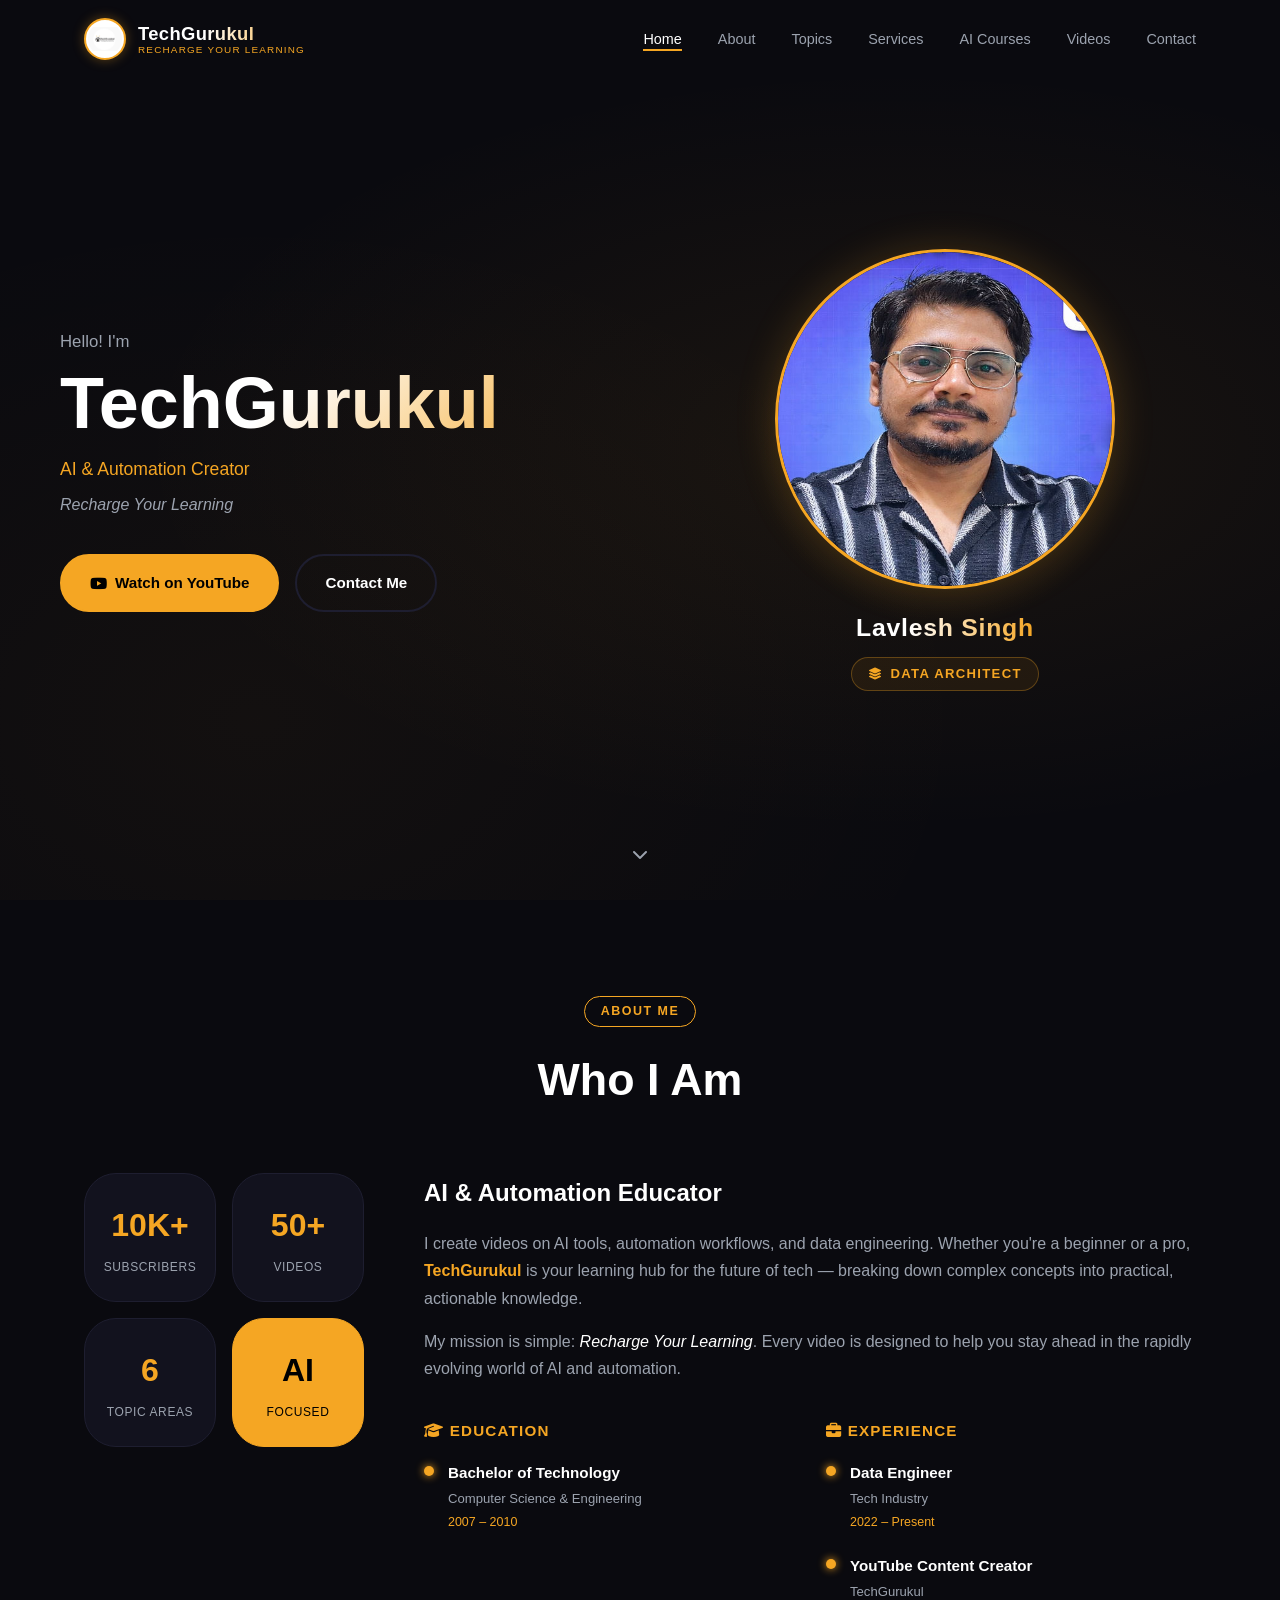
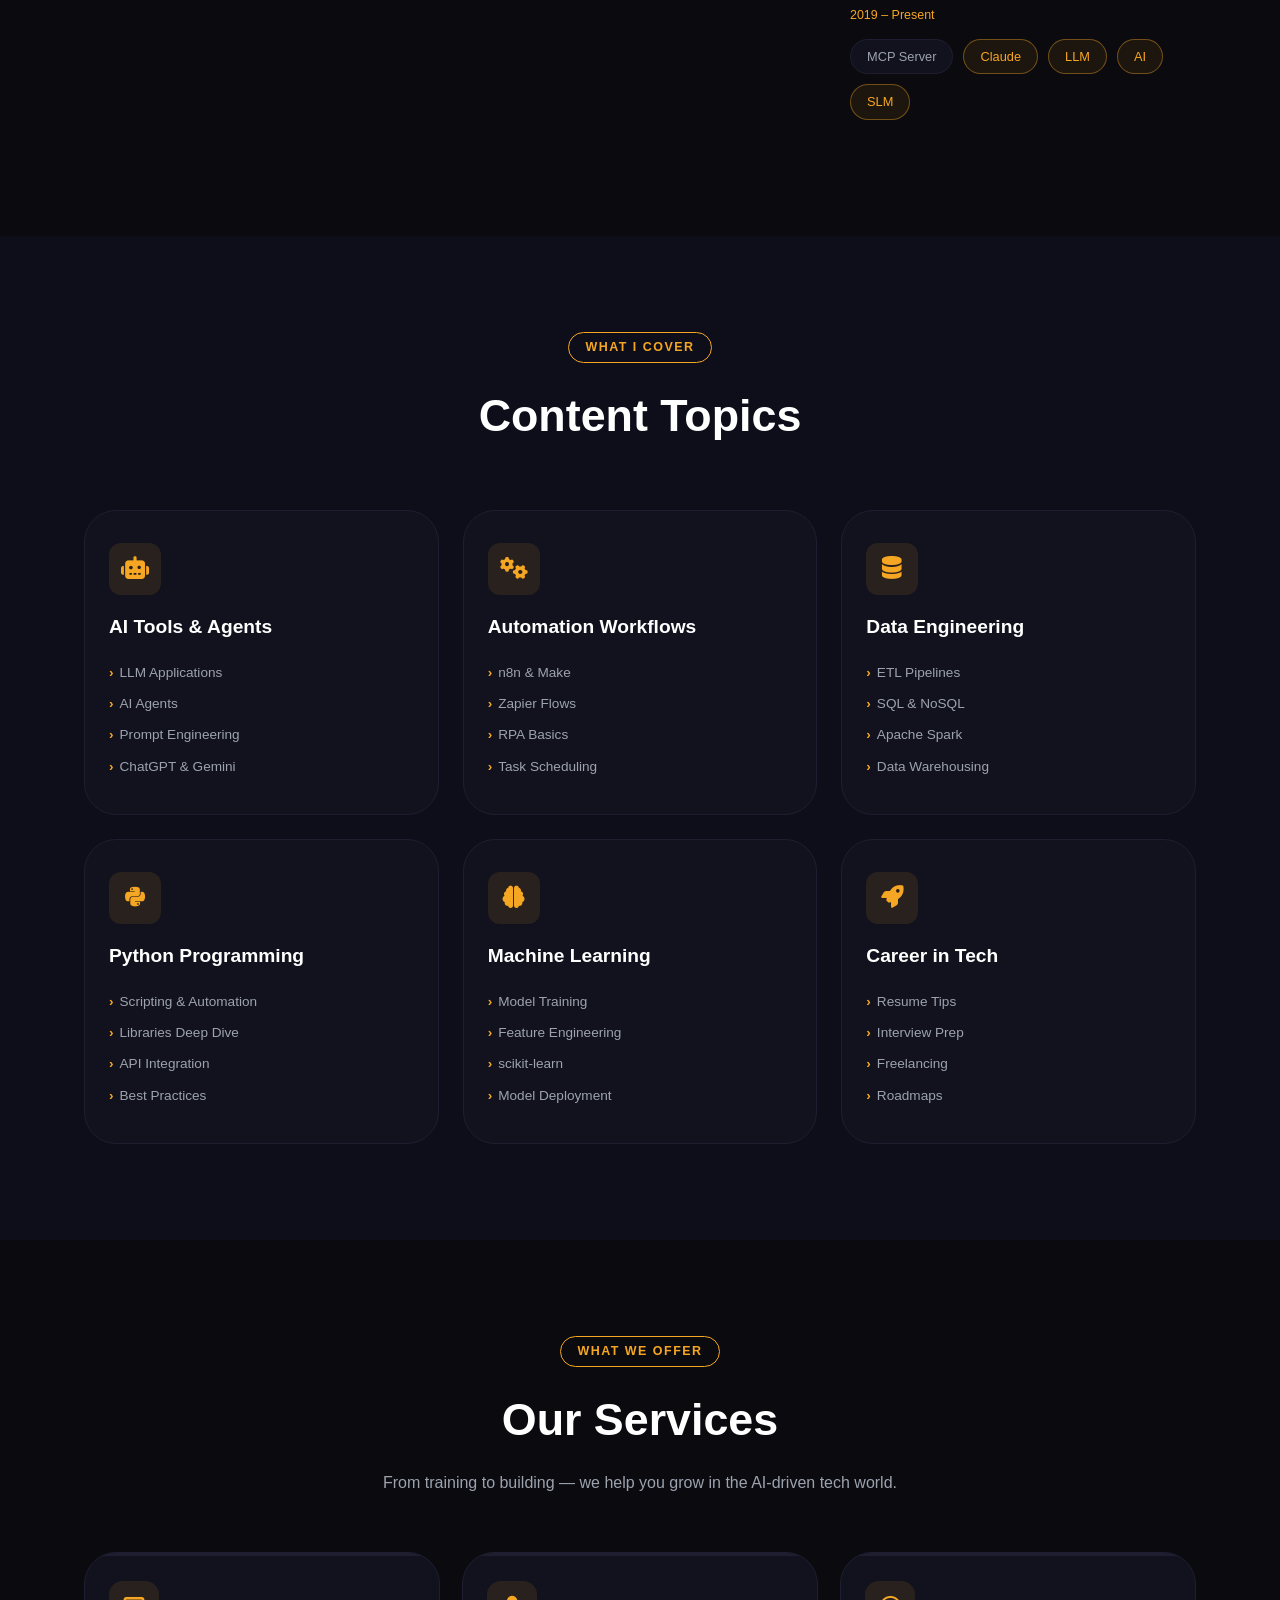
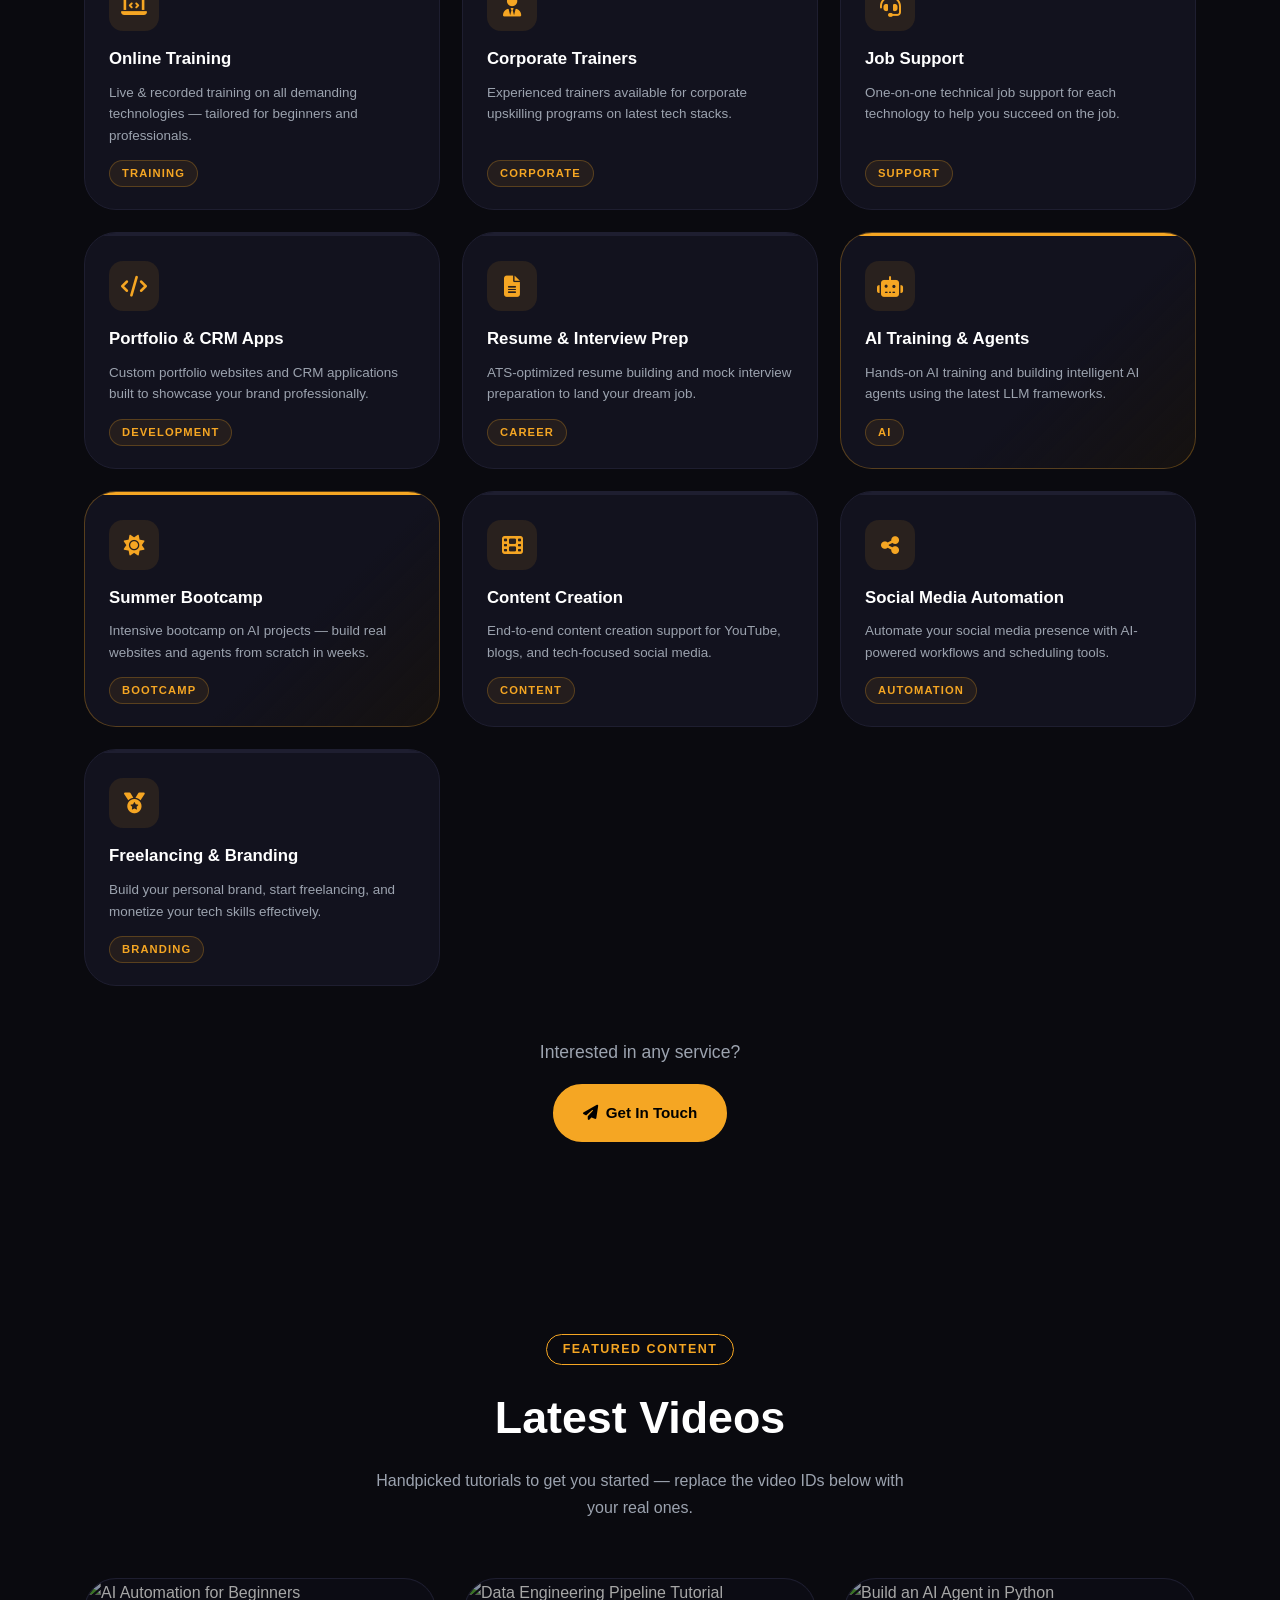
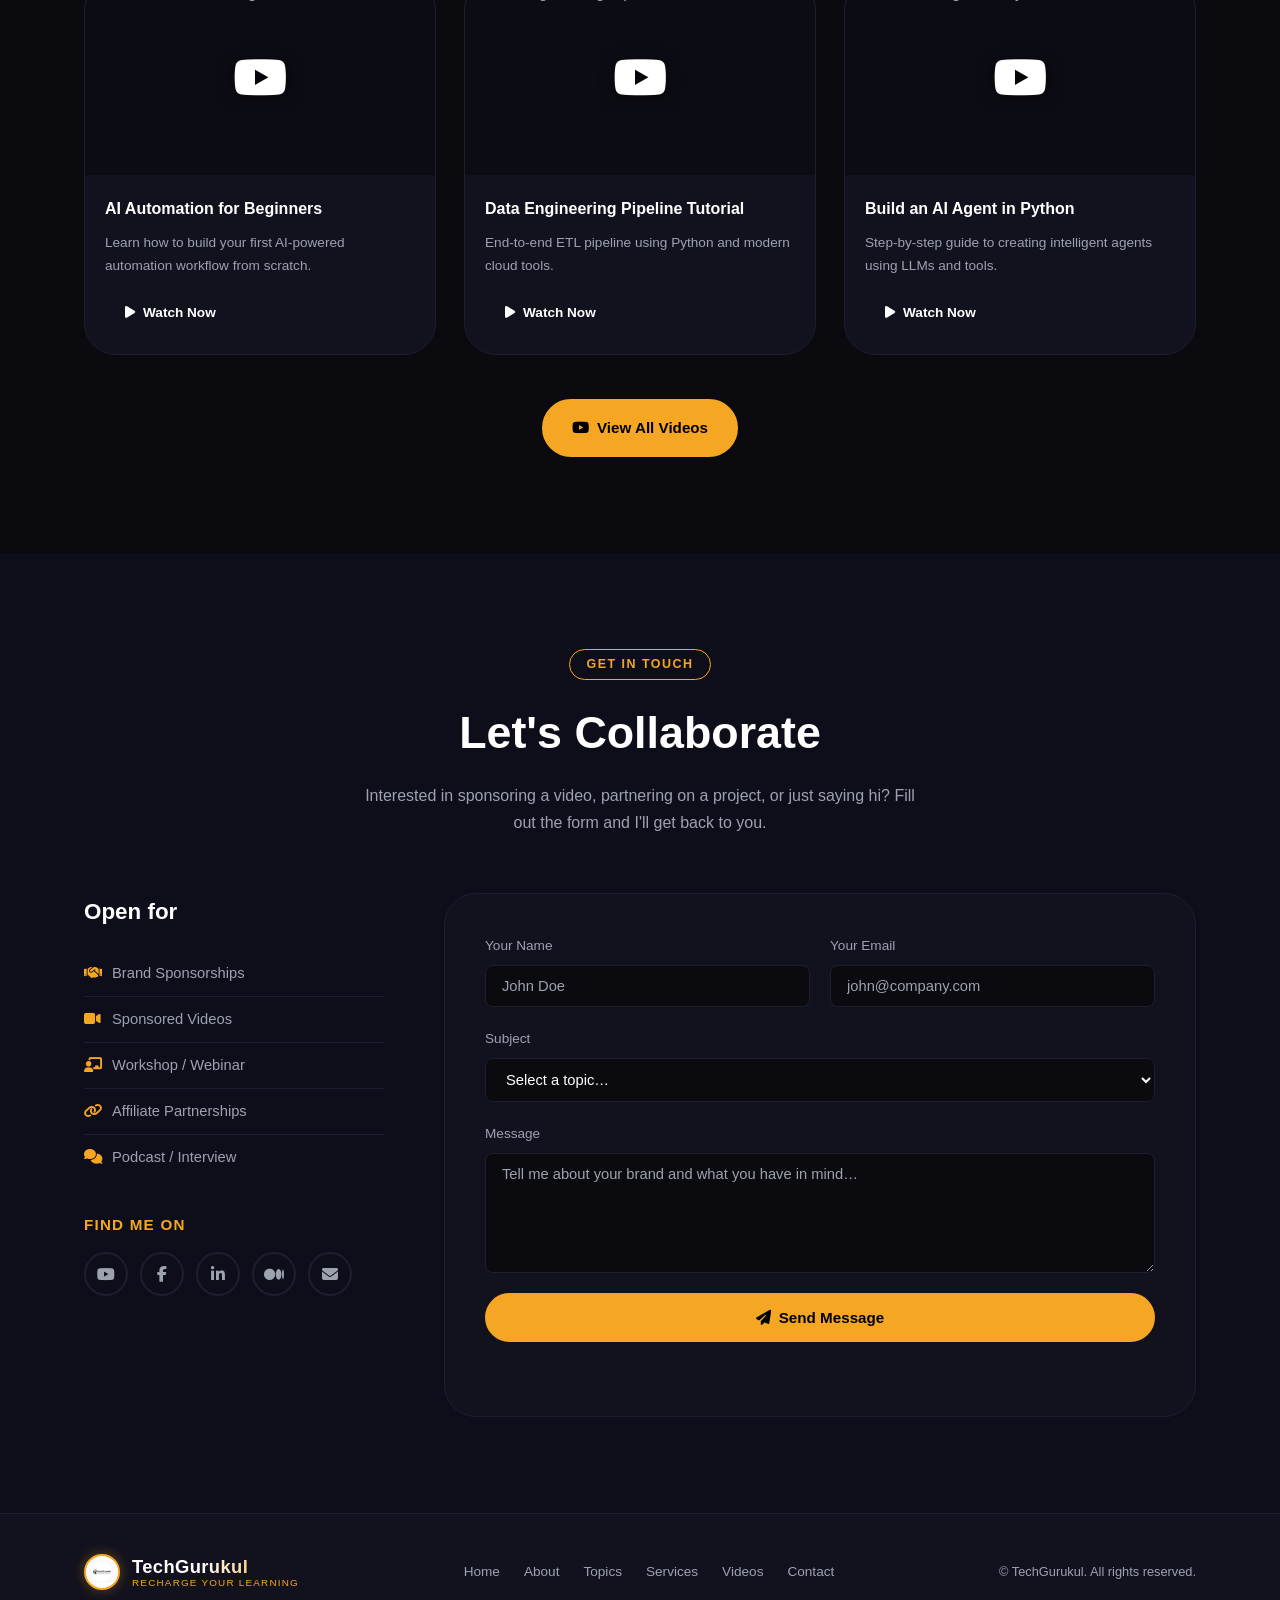
==== commit d4252eb4: "Add files via upload" ====
--- a/index.html
+++ b/index.html
@@ -4,6 +4,20 @@
 <head>
   <meta charset="UTF-8" />
   <meta name="viewport" content="width=device-width, initial-scale=1.0" />
+  <!-- Security: restrict resource origins, block clickjacking, prevent base-tag injection -->
+  <meta http-equiv="Content-Security-Policy" content="
+    default-src 'self';
+    script-src 'self' 'unsafe-inline' https://cdn.jsdelivr.net https://cdnjs.cloudflare.com https://cdn.emailjs.com;
+    style-src 'self' 'unsafe-inline' https://fonts.googleapis.com https://cdnjs.cloudflare.com;
+    font-src 'self' https://fonts.gstatic.com https://cdnjs.cloudflare.com;
+    img-src 'self' data: https://img.youtube.com https://i.ytimg.com;
+    connect-src 'self' https://api.emailjs.com https://translate.googleapis.com;
+    frame-src https://www.youtube.com;
+    frame-ancestors 'none';
+    base-uri 'self';
+    form-action 'self' mailto:;
+  " />
+  <meta http-equiv="X-Content-Type-Options" content="nosniff" />
   <title>TechGurukul — Recharge Your Learning</title>
   <link rel="icon" href="new_logo.png" type="image/png" />
   <link rel="preconnect" href="https://fonts.googleapis.com" />
@@ -33,6 +47,7 @@
         <li><a href="#about" class="nav-link">About</a></li>
         <li><a href="#topics" class="nav-link">Topics</a></li>
         <li><a href="#services" class="nav-link">Services</a></li>
+        <li><a href="courses.html" class="nav-link nav-link-courses">AI Courses</a></li>
         <li><a href="#videos" class="nav-link">Videos</a></li>
         <li><a href="#contact" class="nav-link">Contact</a></li>
       </ul>
@@ -52,7 +67,7 @@
         <p class="hero-role">AI &amp; Automation Creator</p>
         <p class="hero-tagline">Recharge Your Learning</p>
         <div class="hero-actions">
-          <a href="https://www.youtube.com/@techgurukul_in9220" target="_blank" rel="noopener" class="btn btn-primary">
+          <a href="https://www.youtube.com/@techgurukul_in9220" target="_blank" rel="noopener noreferrer" class="btn btn-primary">
             <i class="fab fa-youtube"></i> Watch on YouTube
           </a>
           <a href="#contact" class="btn btn-outline">Contact Me</a>
@@ -355,42 +370,42 @@
 
       <div class="videos-grid">
         <div class="video-card">
-          <a href="https://www.youtube.com/watch?v=lDfAZZj35LQ" target="_blank" rel="noopener" class="video-thumb-link">
+          <a href="https://www.youtube.com/watch?v=lDfAZZj35LQ" target="_blank" rel="noopener noreferrer" class="video-thumb-link">
             <img src="https://img.youtube.com/vi/lDfAZZj35LQ/hqdefault.jpg" alt="AI Automation for Beginners" class="video-thumb" loading="lazy" />
             <div class="play-overlay"><i class="fab fa-youtube"></i></div>
           </a>
           <div class="video-info">
             <h3>AI Automation for Beginners</h3>
             <p>Learn how to build your first AI-powered automation workflow from scratch.</p>
-            <a href="https://www.youtube.com/watch?v=lDfAZZj35LQ" target="_blank" rel="noopener" class="btn btn-sm">
+            <a href="https://www.youtube.com/watch?v=lDfAZZj35LQ" target="_blank" rel="noopener noreferrer" class="btn btn-sm">
               <i class="fas fa-play"></i> Watch Now
             </a>
           </div>
         </div>
 
         <div class="video-card">
-          <a href="https://www.youtube.com/watch?v=MxKfgSaTW-I&t=117s" target="_blank" rel="noopener" class="video-thumb-link">
+          <a href="https://www.youtube.com/watch?v=MxKfgSaTW-I&t=117s" target="_blank" rel="noopener noreferrer" class="video-thumb-link">
             <img src="https://img.youtube.com/vi/MxKfgSaTW-I/hqdefault.jpg" alt="Data Engineering Pipeline Tutorial" class="video-thumb" loading="lazy" />
             <div class="play-overlay"><i class="fab fa-youtube"></i></div>
           </a>
           <div class="video-info">
             <h3>Data Engineering Pipeline Tutorial</h3>
             <p>End-to-end ETL pipeline using Python and modern cloud tools.</p>
-            <a href="https://www.youtube.com/watch?v=MxKfgSaTW-I&t=117s" target="_blank" rel="noopener" class="btn btn-sm">
+            <a href="https://www.youtube.com/watch?v=MxKfgSaTW-I&t=117s" target="_blank" rel="noopener noreferrer" class="btn btn-sm">
               <i class="fas fa-play"></i> Watch Now
             </a>
           </div>
         </div>
 
         <div class="video-card">
-          <a href="https://www.youtube.com/watch?v=m68IMTB1ZkQ&t=103s" target="_blank" rel="noopener" class="video-thumb-link">
+          <a href="https://www.youtube.com/watch?v=m68IMTB1ZkQ&t=103s" target="_blank" rel="noopener noreferrer" class="video-thumb-link">
             <img src="https://img.youtube.com/vi/m68IMTB1ZkQ/hqdefault.jpg" alt="Build an AI Agent in Python" class="video-thumb" loading="lazy" />
             <div class="play-overlay"><i class="fab fa-youtube"></i></div>
           </a>
           <div class="video-info">
             <h3>Build an AI Agent in Python</h3>
             <p>Step-by-step guide to creating intelligent agents using LLMs and tools.</p>
-            <a href="https://www.youtube.com/watch?v=m68IMTB1ZkQ&t=103s" target="_blank" rel="noopener" class="btn btn-sm">
+            <a href="https://www.youtube.com/watch?v=m68IMTB1ZkQ&t=103s" target="_blank" rel="noopener noreferrer" class="btn btn-sm">
               <i class="fas fa-play"></i> Watch Now
             </a>
           </div>
@@ -398,7 +413,7 @@
       </div>
 
       <div class="videos-cta">
-        <a href="https://www.youtube.com/@techgurukul_in9220" target="_blank" rel="noopener" class="btn btn-primary">
+        <a href="https://www.youtube.com/@techgurukul_in9220" target="_blank" rel="noopener noreferrer" class="btn btn-primary">
           <i class="fab fa-youtube"></i> View All Videos
         </a>
       </div>
@@ -431,19 +446,19 @@
           <div class="contact-socials">
             <h4>Find me on</h4>
             <div class="social-links">
-              <a href="https://www.youtube.com/@techgurukul_in9220" target="_blank" rel="noopener"
+              <a href="https://www.youtube.com/@techgurukul_in9220" target="_blank" rel="noopener noreferrer"
                 class="social-btn youtube" aria-label="YouTube">
                 <i class="fab fa-youtube"></i>
               </a>
-              <a href="https://www.facebook.com/profile.php?id=100063966523167" target="_blank" rel="noopener"
+              <a href="https://www.facebook.com/profile.php?id=100063966523167" target="_blank" rel="noopener noreferrer"
                 class="social-btn facebook" aria-label="Facebook">
                 <i class="fab fa-facebook-f"></i>
               </a>
-              <a href="https://www.linkedin.com/feed/" target="_blank" rel="noopener" class="social-btn linkedin"
+              <a href="https://www.linkedin.com/feed/" target="_blank" rel="noopener noreferrer" class="social-btn linkedin"
                 aria-label="LinkedIn">
                 <i class="fab fa-linkedin-in"></i>
               </a>
-              <a href="https://medium.com/@duke-lavlesh" target="_blank" rel="noopener" class="social-btn medium" aria-label="Medium">
+              <a href="https://medium.com/@duke-lavlesh" target="_blank" rel="noopener noreferrer" class="social-btn medium" aria-label="Medium">
                 <i class="fab fa-medium"></i>
               </a>
               <a href="mailto:duke.lavlesh@gmail.com" class="social-btn email" aria-label="Email">
